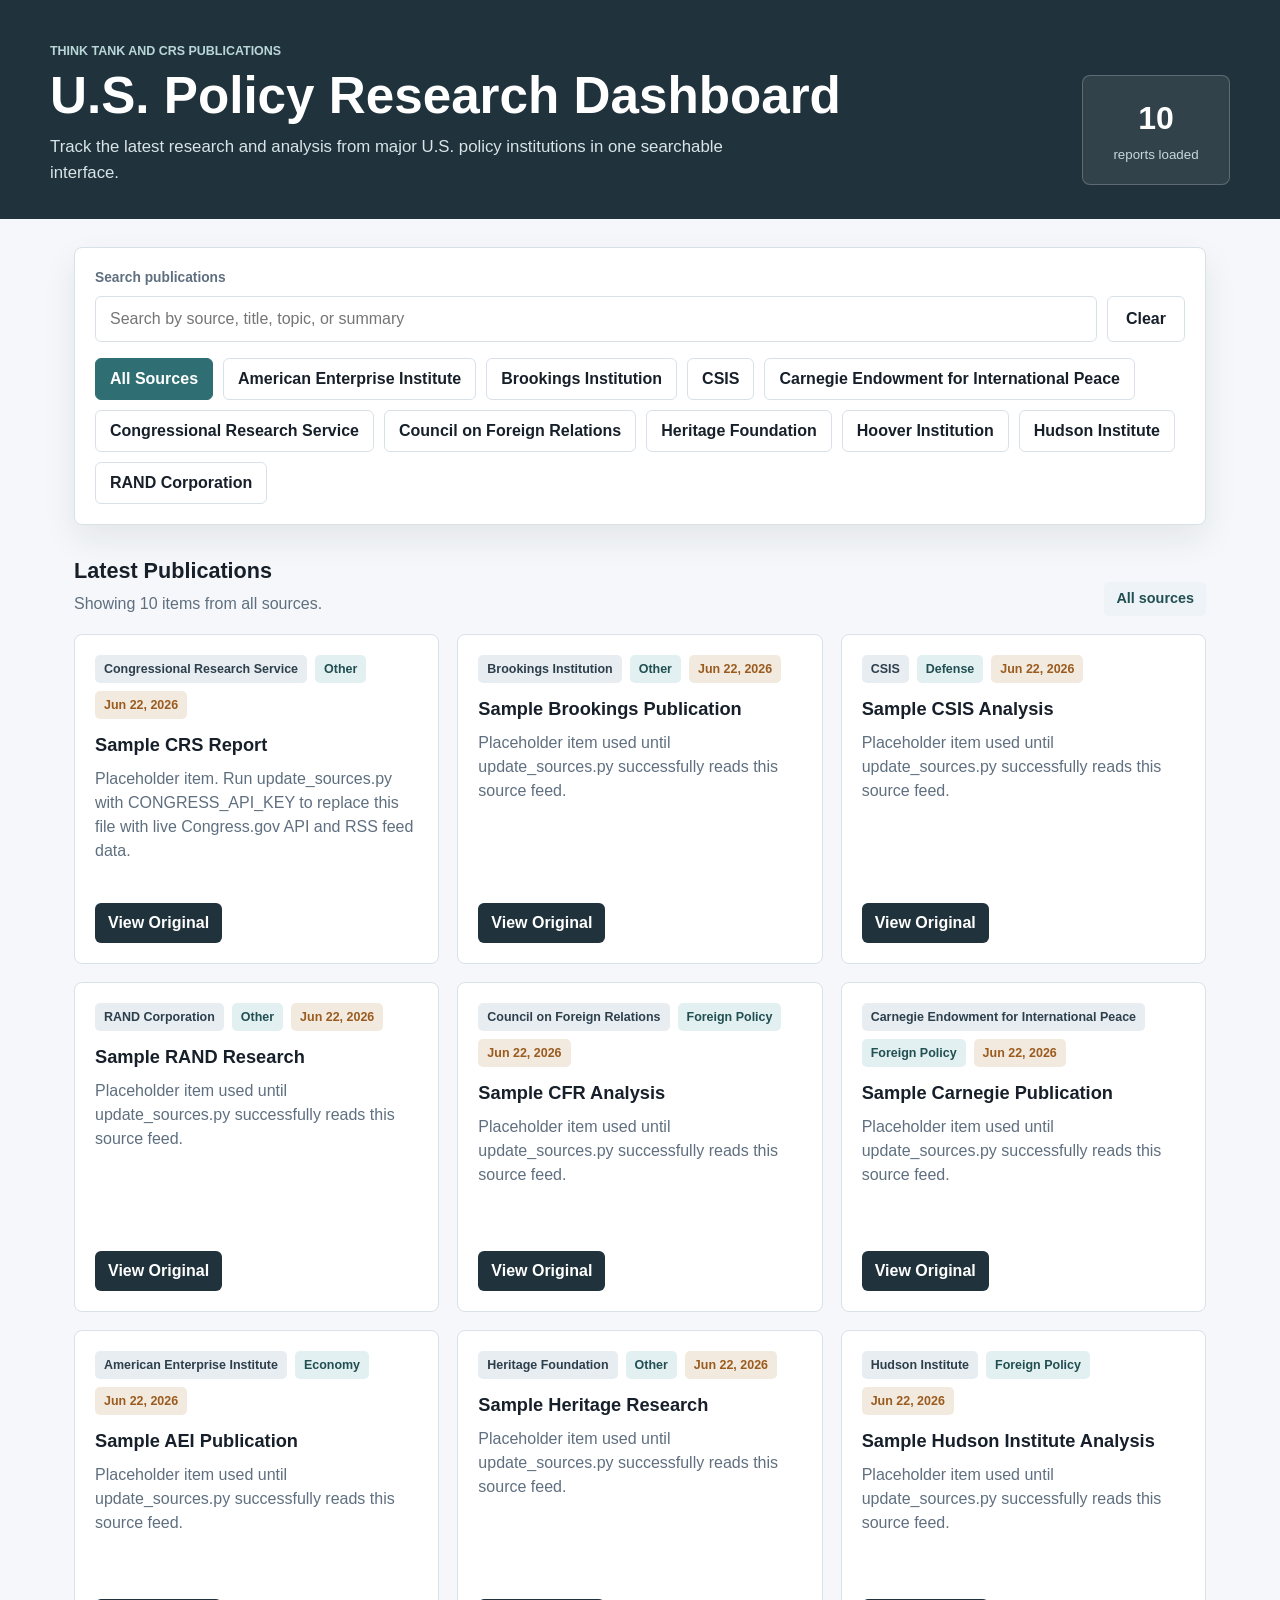
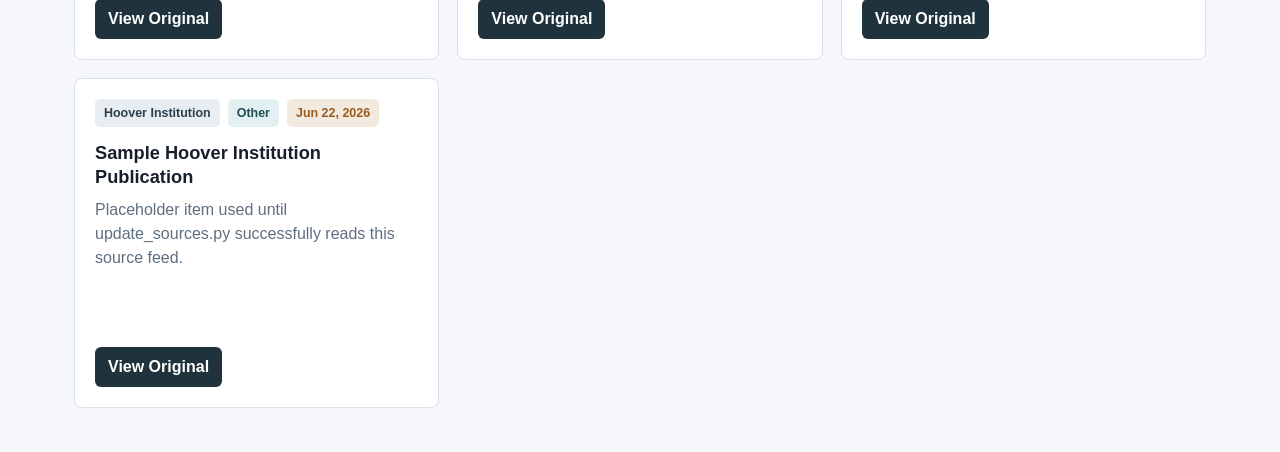
==== index.html @ b72d00d1 "Expand dashboard to policy research sources" ====
<!DOCTYPE html>
<html lang="en">
<head>
    <meta charset="UTF-8">
    <meta name="viewport" content="width=device-width, initial-scale=1.0">
    <title>U.S. Policy Research Dashboard</title>
    <link rel="stylesheet" href="styles.css">
</head>
<body>
    <header class="site-header">
        <div class="header-content">
            <div>
                <p class="eyebrow">Think Tank and CRS Publications</p>
                <h1>U.S. Policy Research Dashboard</h1>
                <p class="header-summary">
                    Track the latest research and analysis from major U.S. policy institutions in one searchable interface.
                </p>
            </div>
            <div class="header-stat" aria-label="Report count">
                <span id="reportCount">0</span>
                <small>reports loaded</small>
            </div>
        </div>
    </header>

    <main class="dashboard">
        <section class="toolbar" aria-label="Publication search and filters">
            <label class="search-label" for="searchInput">Search publications</label>
            <div class="search-row">
                <input
                    id="searchInput"
                    type="search"
                    placeholder="Search by source, title, topic, or summary"
                    autocomplete="off"
                >
                <button id="clearSearch" type="button">Clear</button>
            </div>

            <div id="sourceFilters" class="filter-group" aria-label="Source filters">
                <button class="filter-button active" type="button" data-source="All">All Sources</button>
            </div>
        </section>

        <section class="results-header" aria-live="polite">
            <div>
                <h2>Latest Publications</h2>
                <p id="resultsSummary">Loading policy research.</p>
            </div>
            <span id="activeSource" class="active-category">All sources</span>
        </section>

        <section id="reportsGrid" class="reports-grid" aria-label="Policy research publications"></section>

        <section id="emptyState" class="empty-state" hidden>
            <h2>No reports found</h2>
            <p>Adjust the search term or choose another source filter.</p>
        </section>
    </main>

    <script src="script.js"></script>
</body>
</html>
---- styles.css ----
:root {
    --bg: #f5f7fa;
    --surface: #ffffff;
    --surface-muted: #eef3f7;
    --text: #17202a;
    --muted: #5f6f7f;
    --border: #d9e1e8;
    --accent: #2f6f73;
    --accent-dark: #214f52;
    --accent-soft: #e3f0f1;
    --warning: #9a5b1f;
    --shadow: 0 14px 34px rgba(23, 32, 42, 0.08);
}

* {
    box-sizing: border-box;
}

body {
    margin: 0;
    background: var(--bg);
    color: var(--text);
    font-family: Arial, Helvetica, sans-serif;
    line-height: 1.5;
}

a {
    color: inherit;
}

.site-header {
    background: #20323b;
    color: #ffffff;
    padding: 42px 24px 34px;
}

.header-content,
.dashboard {
    max-width: 1180px;
    margin: 0 auto;
}

.header-content {
    display: flex;
    align-items: flex-end;
    justify-content: space-between;
    gap: 28px;
}

.eyebrow {
    margin: 0 0 8px;
    color: #b9d7d9;
    font-size: 0.78rem;
    font-weight: 700;
    letter-spacing: 0;
    text-transform: uppercase;
}

h1,
h2,
p {
    margin-top: 0;
}

h1 {
    margin-bottom: 12px;
    font-size: clamp(2rem, 4vw, 3.6rem);
    line-height: 1.05;
}

.header-summary {
    max-width: 680px;
    margin-bottom: 0;
    color: #d8e4e7;
    font-size: 1.05rem;
}

.header-stat {
    min-width: 148px;
    padding: 18px;
    border: 1px solid rgba(255, 255, 255, 0.22);
    border-radius: 8px;
    background: rgba(255, 255, 255, 0.08);
    text-align: center;
}

.header-stat span {
    display: block;
    font-size: 2rem;
    font-weight: 800;
}

.header-stat small {
    color: #c8d8dc;
}

.dashboard {
    padding: 28px 24px 44px;
}

.toolbar {
    padding: 20px;
    border: 1px solid var(--border);
    border-radius: 8px;
    background: var(--surface);
    box-shadow: var(--shadow);
}

.search-label {
    display: block;
    margin-bottom: 8px;
    color: var(--muted);
    font-size: 0.86rem;
    font-weight: 700;
}

.search-row {
    display: grid;
    grid-template-columns: 1fr auto;
    gap: 10px;
}

input[type="search"] {
    width: 100%;
    min-height: 46px;
    padding: 0 14px;
    border: 1px solid var(--border);
    border-radius: 6px;
    color: var(--text);
    font: inherit;
}

input[type="search"]:focus {
    border-color: var(--accent);
    outline: 3px solid rgba(47, 111, 115, 0.18);
}

button {
    min-height: 42px;
    border: 1px solid var(--border);
    border-radius: 6px;
    background: #ffffff;
    color: var(--text);
    cursor: pointer;
    font: inherit;
    font-weight: 700;
}

button:hover {
    border-color: var(--accent);
    color: var(--accent-dark);
}

#clearSearch {
    padding: 0 18px;
}

.filter-group {
    display: flex;
    flex-wrap: wrap;
    gap: 10px;
    margin-top: 16px;
}

.filter-button {
    padding: 0 14px;
}

.filter-button.active {
    border-color: var(--accent);
    background: var(--accent);
    color: #ffffff;
}

.results-header {
    display: flex;
    align-items: flex-end;
    justify-content: space-between;
    gap: 18px;
    margin: 30px 0 18px;
}

.results-header h2 {
    margin-bottom: 4px;
    font-size: 1.35rem;
}

.results-header p {
    margin-bottom: 0;
    color: var(--muted);
}

.active-category {
    display: inline-flex;
    align-items: center;
    min-height: 34px;
    padding: 0 12px;
    border-radius: 6px;
    background: var(--surface-muted);
    color: var(--accent-dark);
    font-size: 0.9rem;
    font-weight: 700;
    white-space: nowrap;
}

.reports-grid {
    display: grid;
    grid-template-columns: repeat(3, minmax(0, 1fr));
    gap: 18px;
}

.report-card {
    display: flex;
    min-height: 330px;
    flex-direction: column;
    padding: 20px;
    border: 1px solid var(--border);
    border-radius: 8px;
    background: var(--surface);
}

.report-card:hover {
    border-color: #b7c9d4;
    box-shadow: var(--shadow);
}

.report-meta {
    display: flex;
    flex-wrap: wrap;
    gap: 8px;
    margin-bottom: 14px;
}

.source-badge,
.category-badge,
.date-badge {
    display: inline-flex;
    align-items: center;
    min-height: 28px;
    padding: 0 9px;
    border-radius: 5px;
    font-size: 0.78rem;
    font-weight: 700;
}

.source-badge {
    background: #e8edf2;
    color: #2c3f4b;
}

.category-badge {
    background: var(--accent-soft);
    color: var(--accent-dark);
}

.date-badge {
    background: #f3eadf;
    color: var(--warning);
}

.report-card h3 {
    margin: 0 0 10px;
    font-size: 1.14rem;
    line-height: 1.3;
}

.report-card p {
    color: var(--muted);
}

.report-link {
    display: inline-flex;
    align-items: center;
    justify-content: center;
    width: fit-content;
    min-height: 40px;
    margin-top: auto;
    padding: 0 13px;
    border-radius: 6px;
    background: #20323b;
    color: #ffffff;
    font-weight: 700;
    text-decoration: none;
}

.report-link:hover {
    background: var(--accent-dark);
}

.empty-state {
    padding: 40px 20px;
    border: 1px dashed #b7c9d4;
    border-radius: 8px;
    background: var(--surface);
    text-align: center;
}

.empty-state h2 {
    margin-bottom: 8px;
}

.empty-state p {
    margin-bottom: 0;
    color: var(--muted);
}

@media (max-width: 900px) {
    .reports-grid {
        grid-template-columns: repeat(2, minmax(0, 1fr));
    }
}

@media (max-width: 680px) {
    .site-header {
        padding: 32px 18px 28px;
    }

    .dashboard {
        padding: 22px 18px 34px;
    }

    .header-content,
    .results-header {
        align-items: stretch;
        flex-direction: column;
    }

    .header-stat {
        width: 100%;
        text-align: left;
    }

    .search-row {
        grid-template-columns: 1fr;
    }

    #clearSearch {
        width: 100%;
    }

    .filter-group {
        display: grid;
        grid-template-columns: repeat(2, minmax(0, 1fr));
    }

    .filter-button {
        width: 100%;
    }

    .active-category {
        width: fit-content;
    }

    .reports-grid {
        grid-template-columns: 1fr;
    }
}
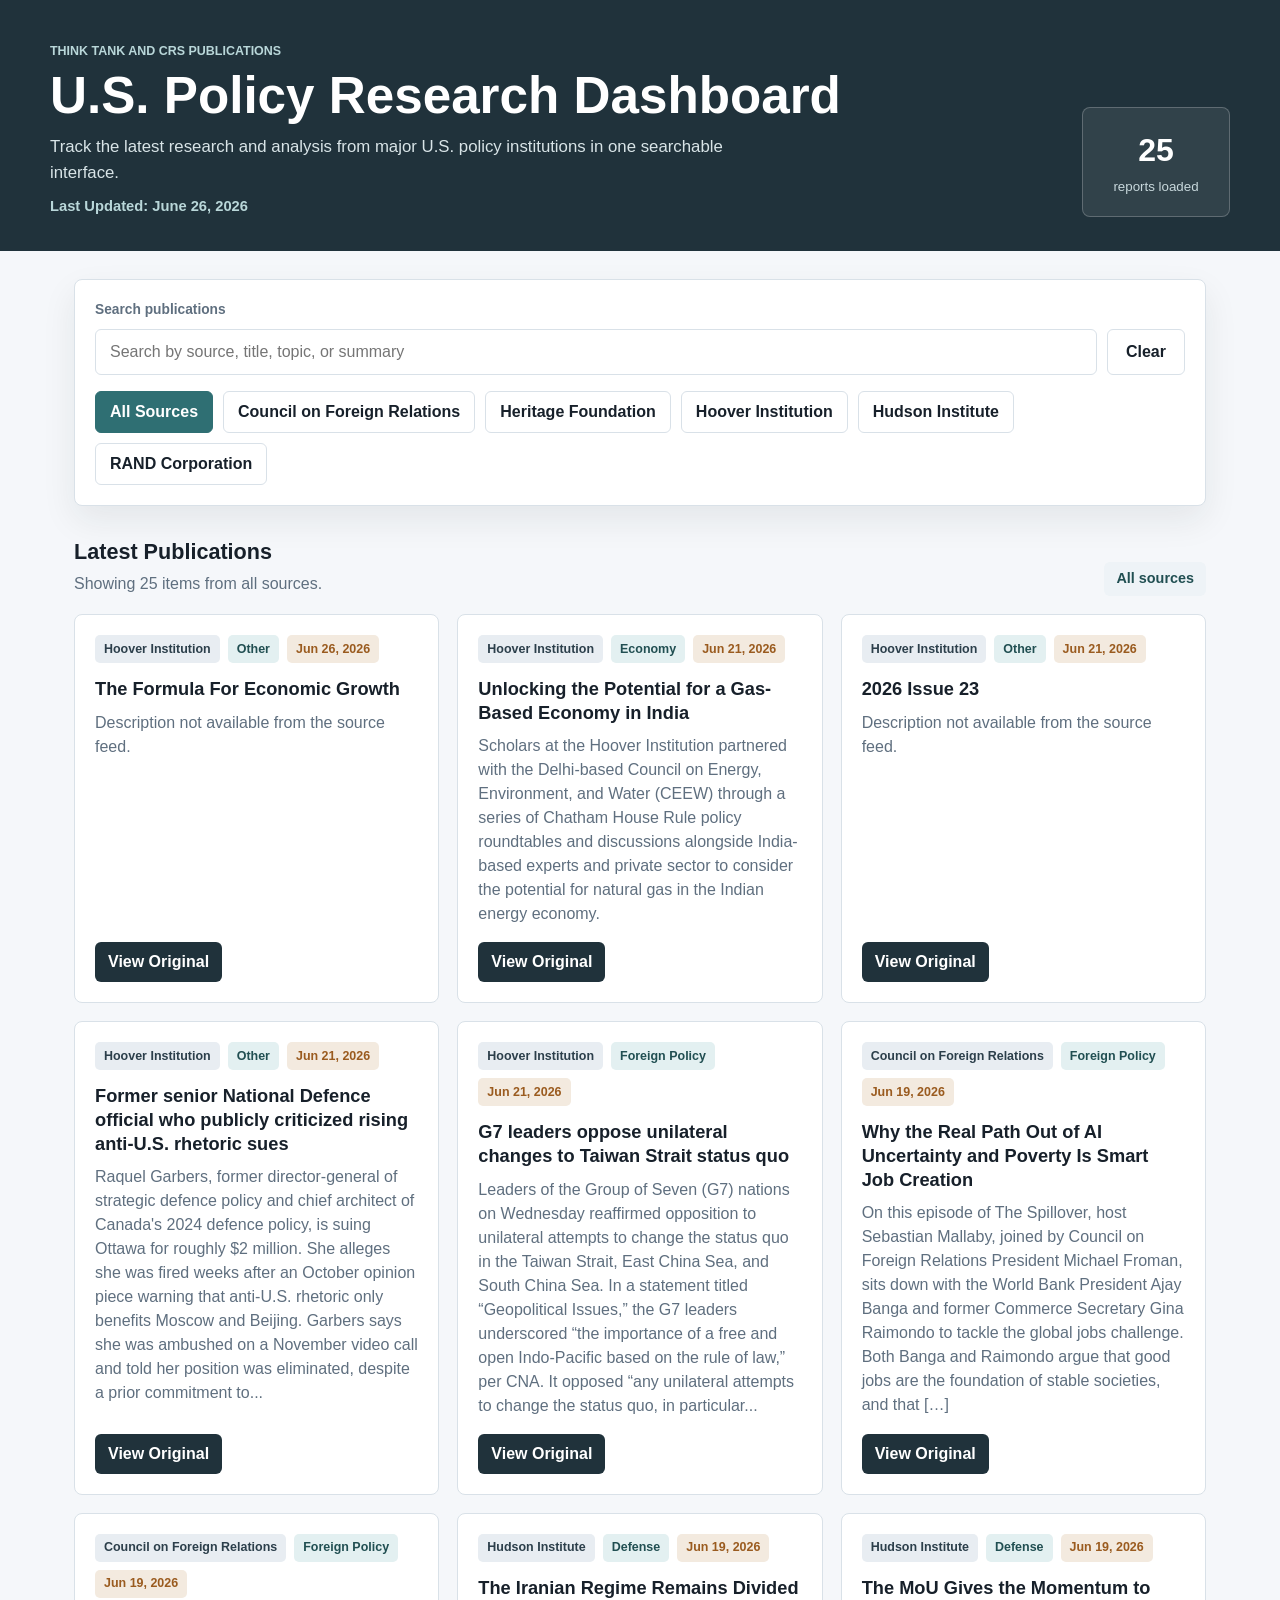
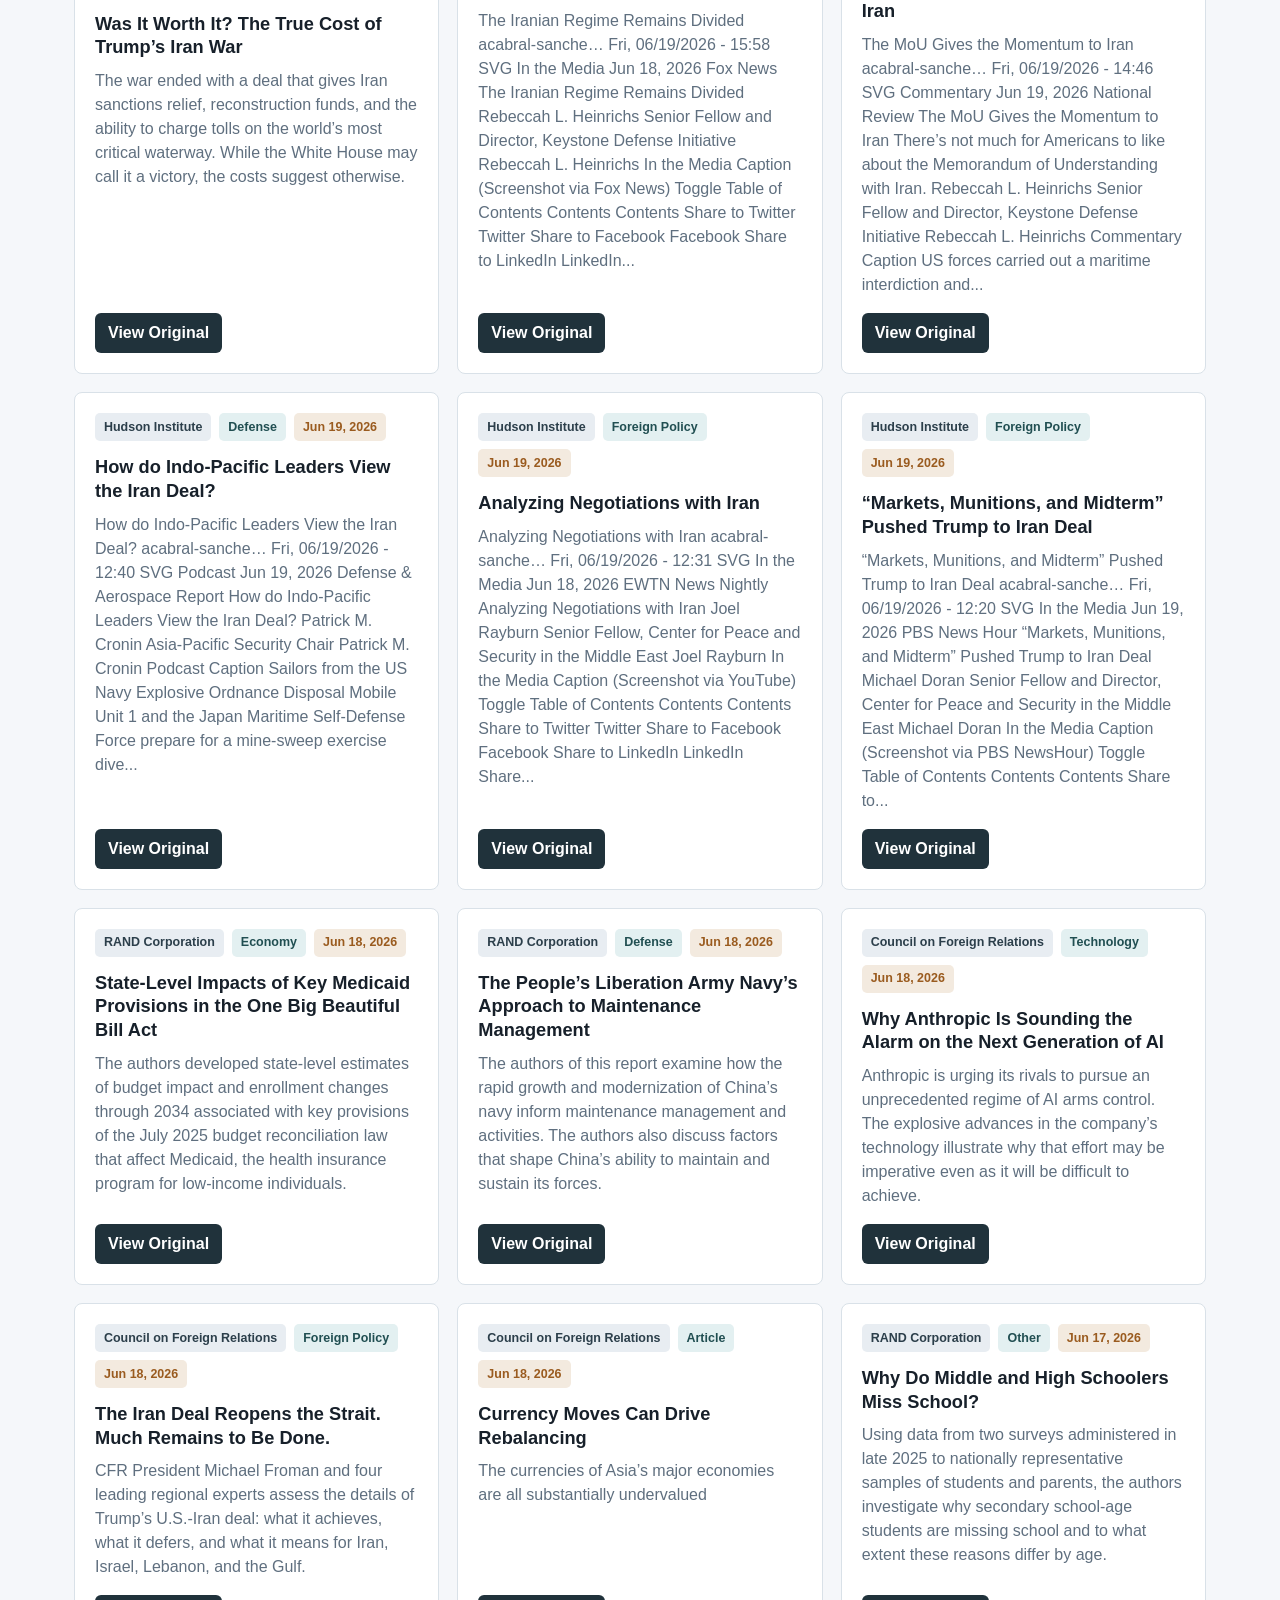
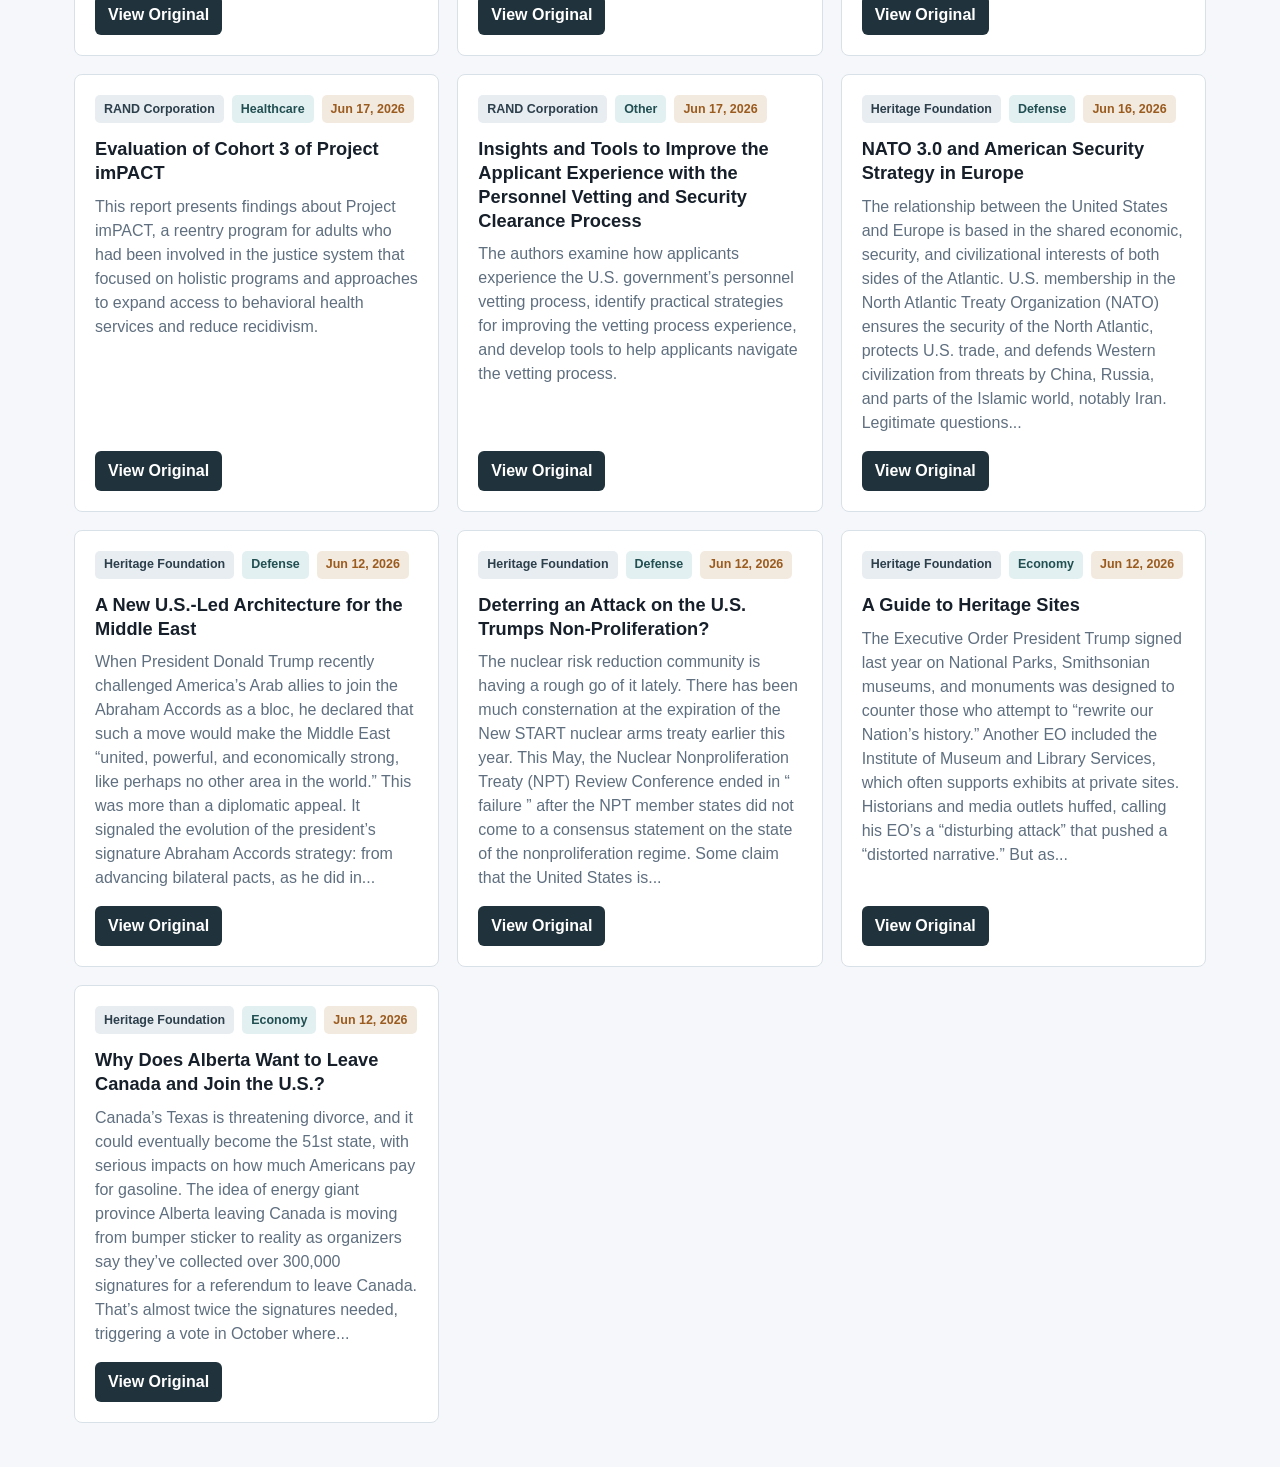
==== commit 9b3cd393: "add dashboard last updated timestamp" ====
--- a/index.html
+++ b/index.html
@@ -15,6 +15,7 @@
                 <p class="header-summary">
                     Track the latest research and analysis from major U.S. policy institutions in one searchable interface.
                 </p>
+                <p id="lastUpdated" class="last-updated">Last Updated: Loading</p>
             </div>
             <div class="header-stat" aria-label="Report count">
                 <span id="reportCount">0</span>
--- a/styles.css
+++ b/styles.css
@@ -70,9 +70,16 @@
 
 .header-summary {
     max-width: 680px;
-    margin-bottom: 0;
+    margin-bottom: 10px;
     color: #d8e4e7;
     font-size: 1.05rem;
+}
+
+.last-updated {
+    margin-bottom: 0;
+    color: #b9d7d9;
+    font-size: 0.92rem;
+    font-weight: 700;
 }
 
 .header-stat {
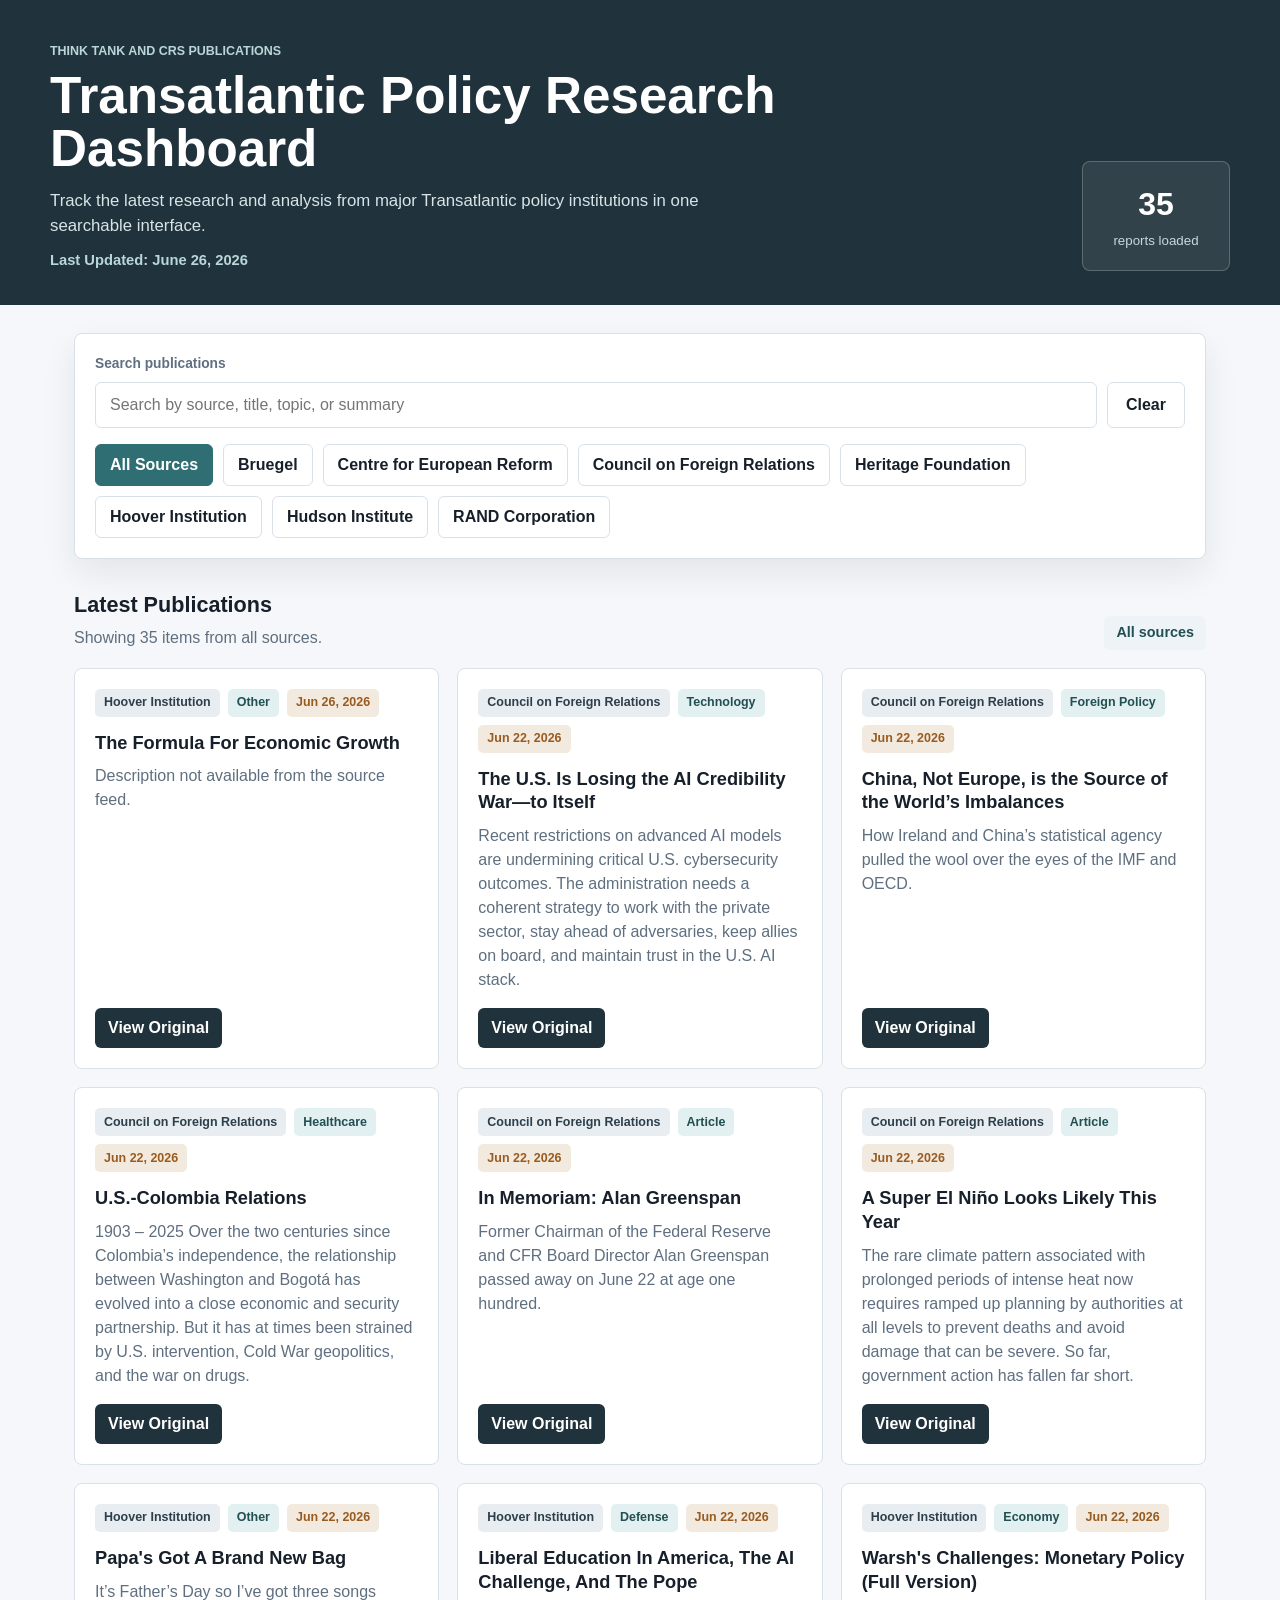
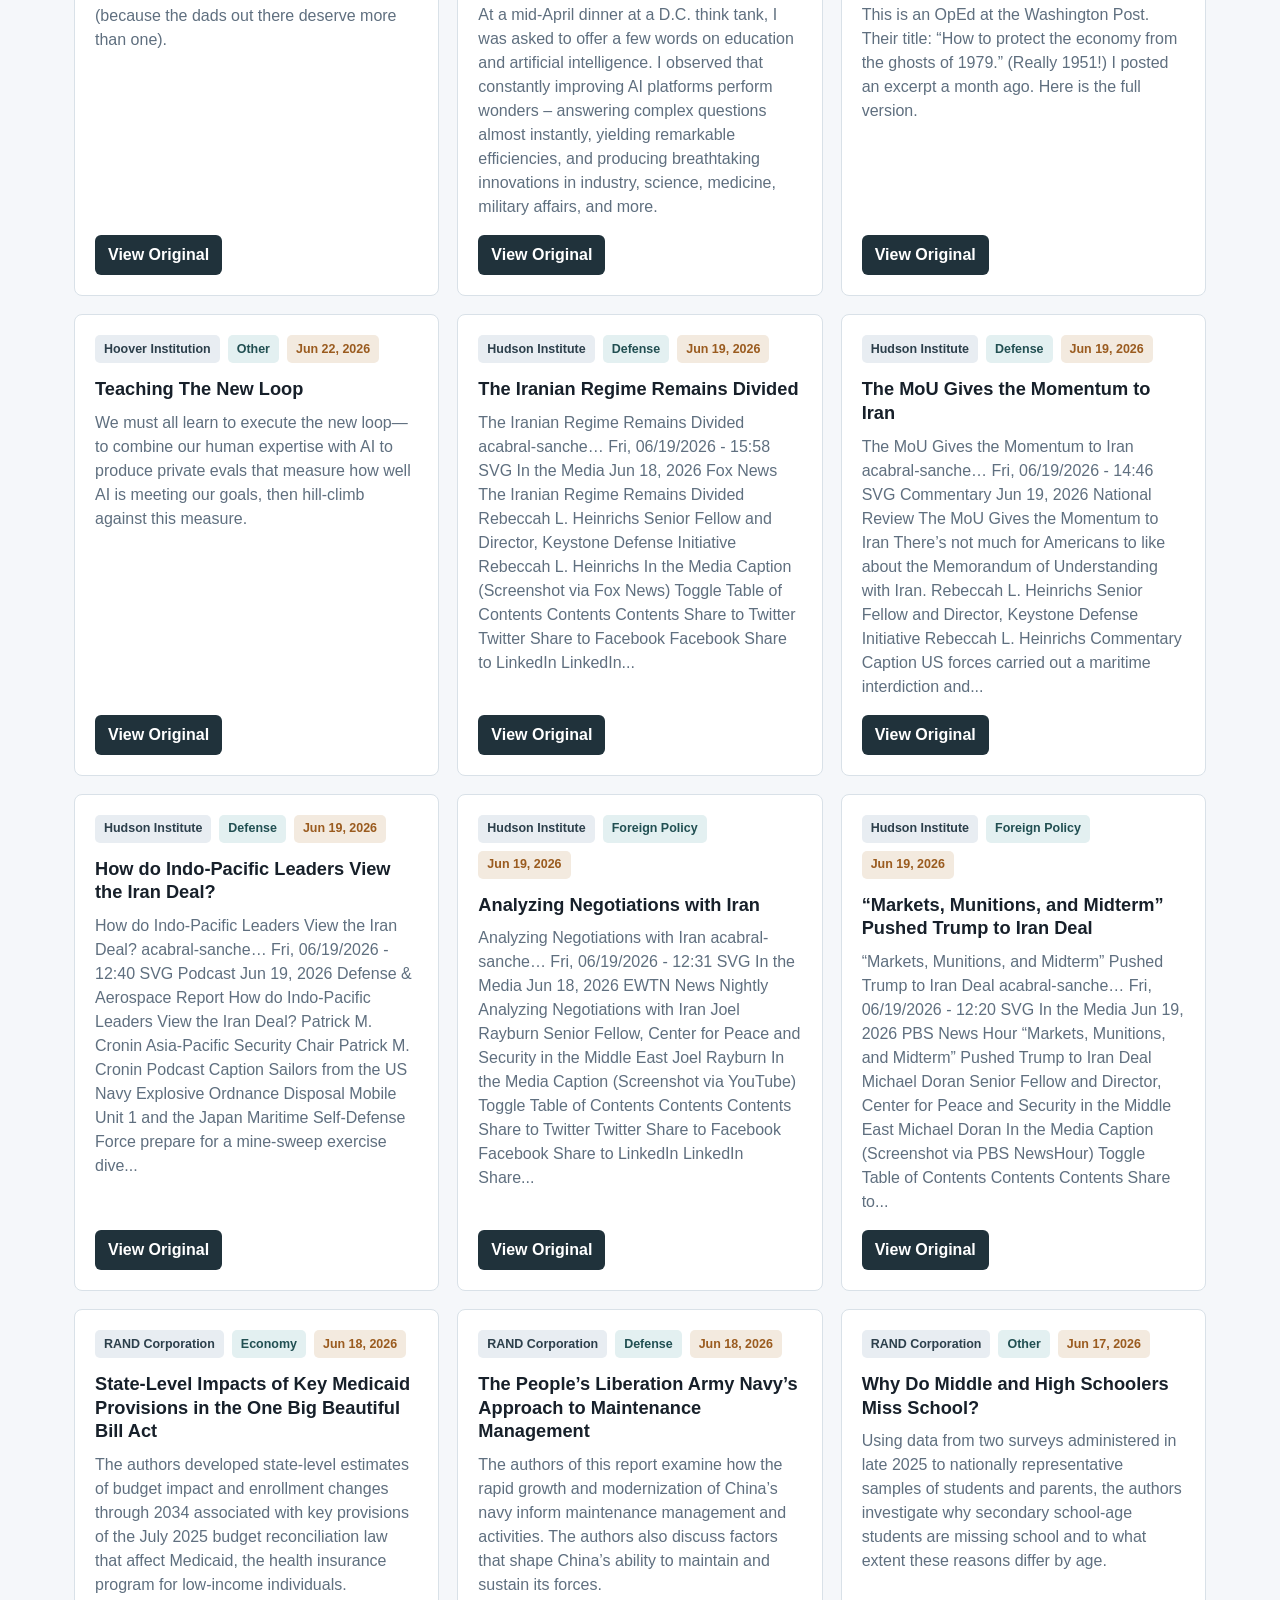
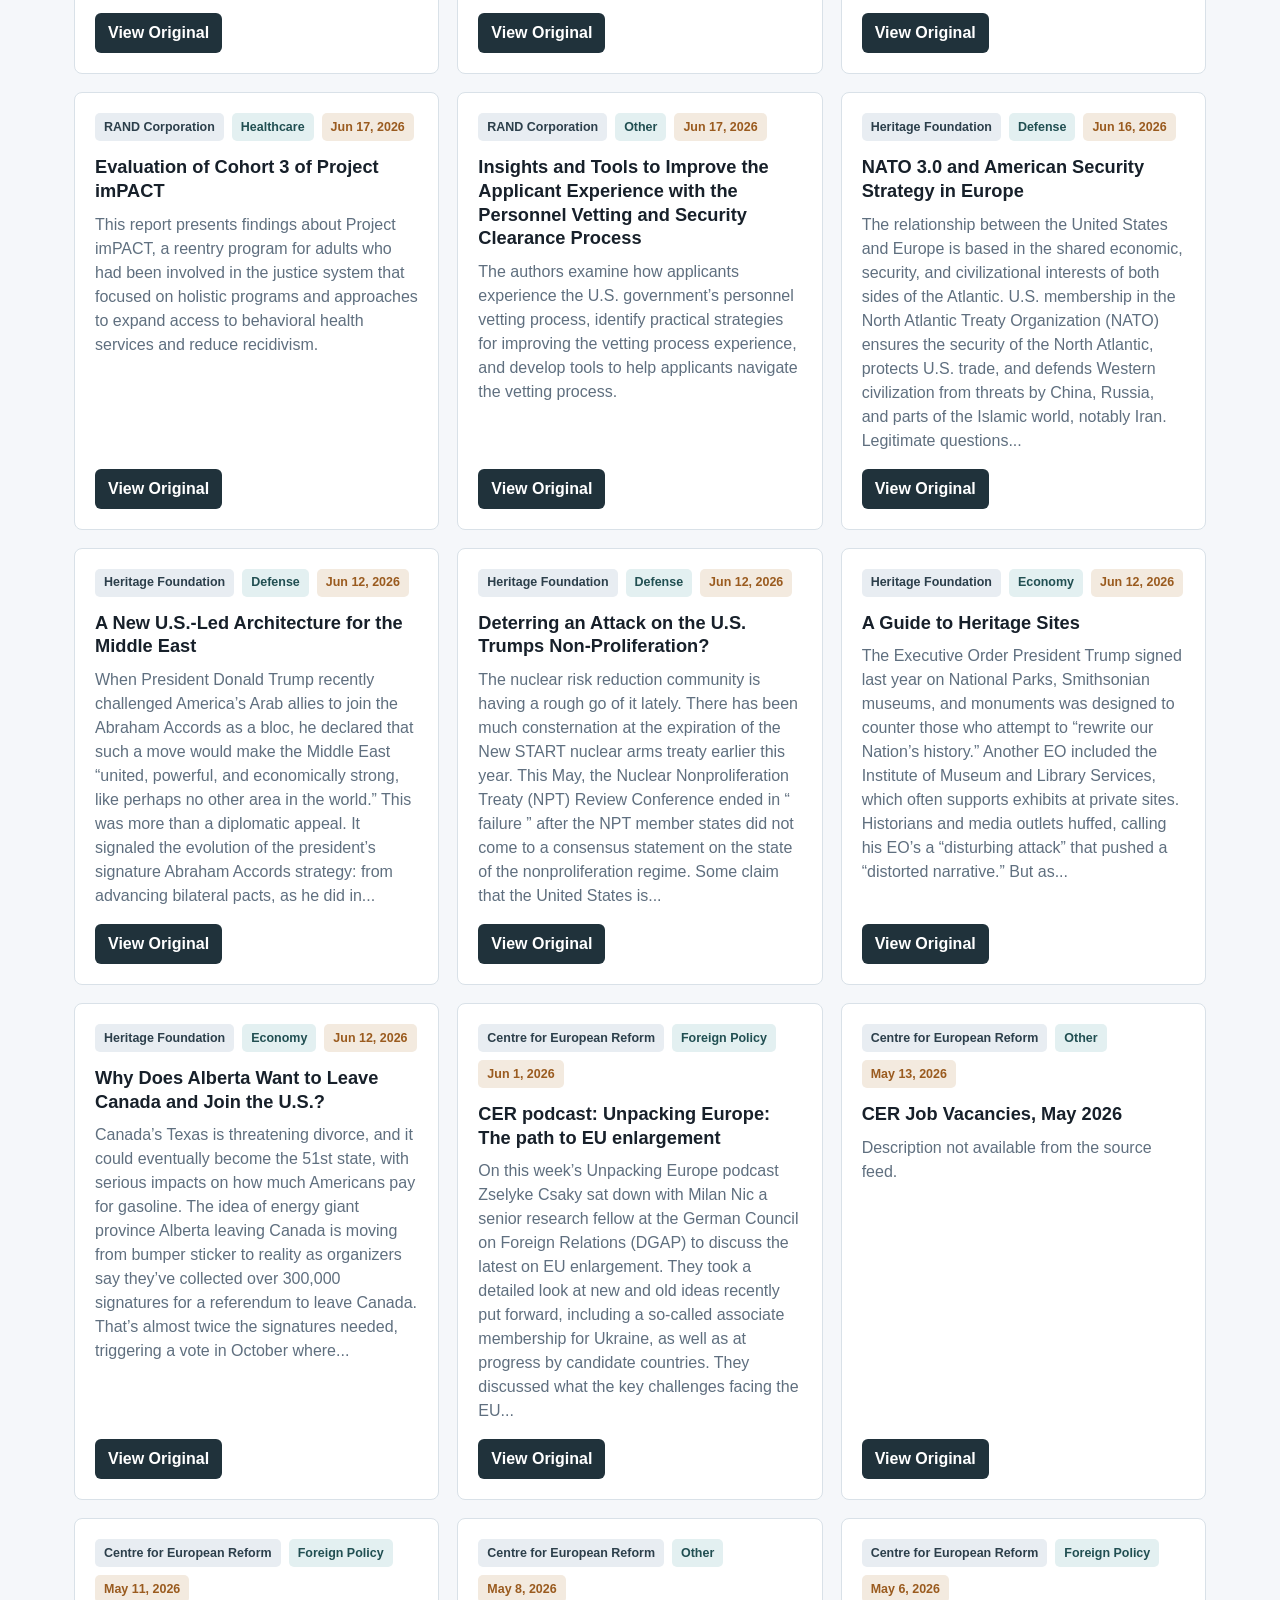
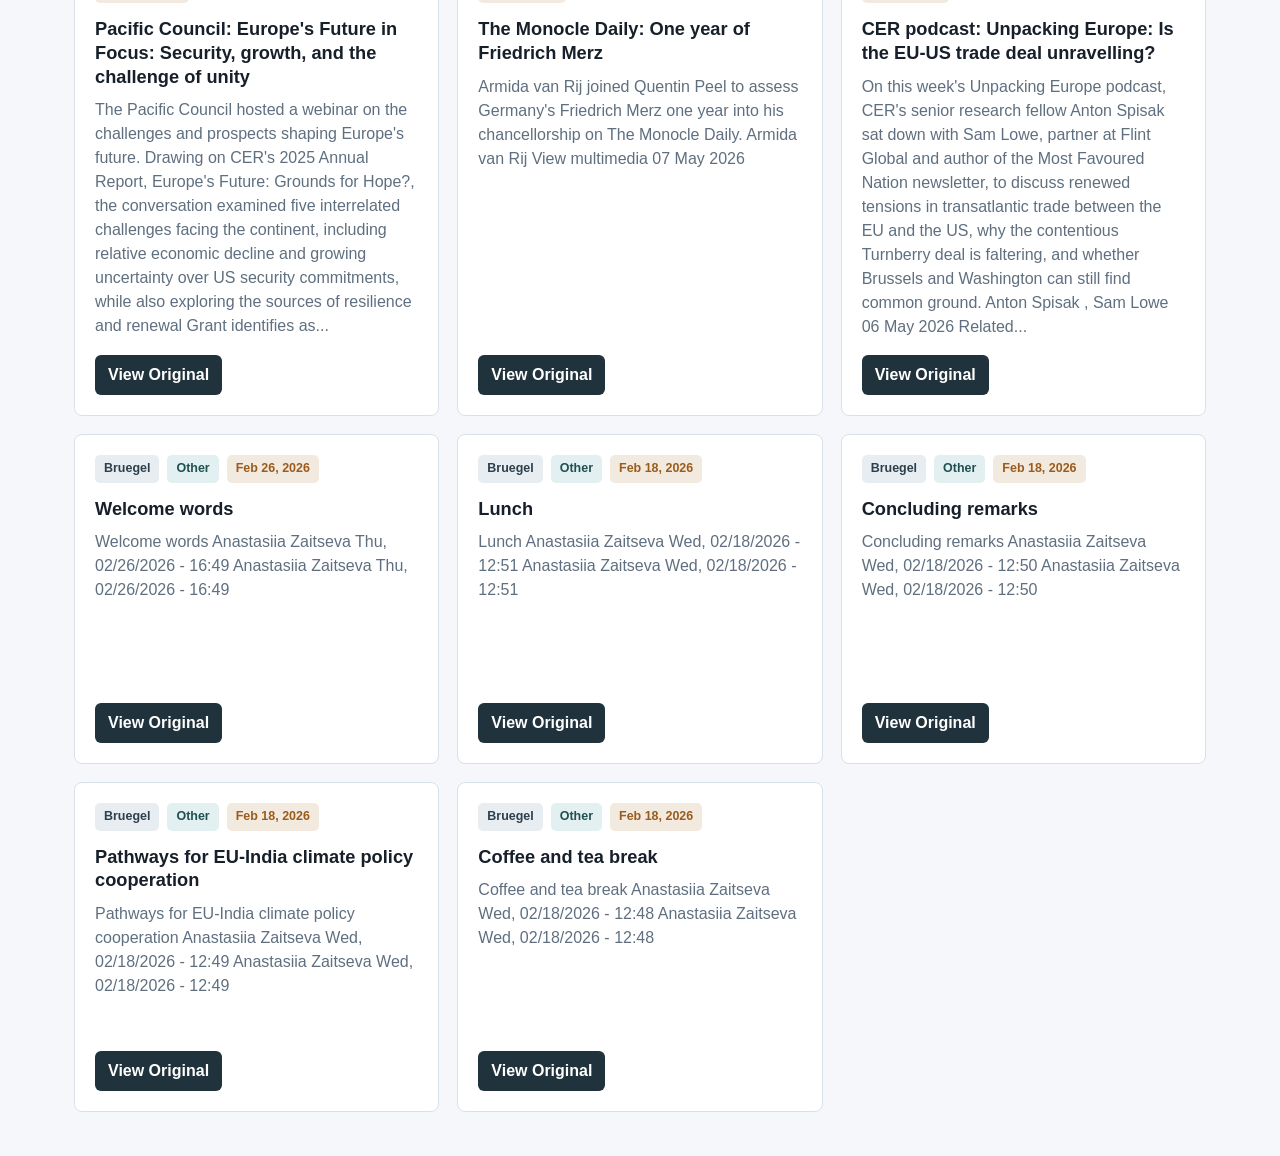
==== commit f98e853d: "Update dashboard title" ====
--- a/index.html
+++ b/index.html
@@ -3,7 +3,7 @@
 <head>
     <meta charset="UTF-8">
     <meta name="viewport" content="width=device-width, initial-scale=1.0">
-    <title>U.S. Policy Research Dashboard</title>
+    <title>Transatlantic Policy Research Dashboard</title>
     <link rel="stylesheet" href="styles.css">
 </head>
 <body>
@@ -11,9 +11,9 @@
         <div class="header-content">
             <div>
                 <p class="eyebrow">Think Tank and CRS Publications</p>
-                <h1>U.S. Policy Research Dashboard</h1>
+                <h1>Transatlantic Policy Research Dashboard</h1>
                 <p class="header-summary">
-                    Track the latest research and analysis from major U.S. policy institutions in one searchable interface.
+                    Track the latest research and analysis from major Transatlantic policy institutions in one searchable interface.
                 </p>
                 <p id="lastUpdated" class="last-updated">Last Updated: Loading</p>
             </div>
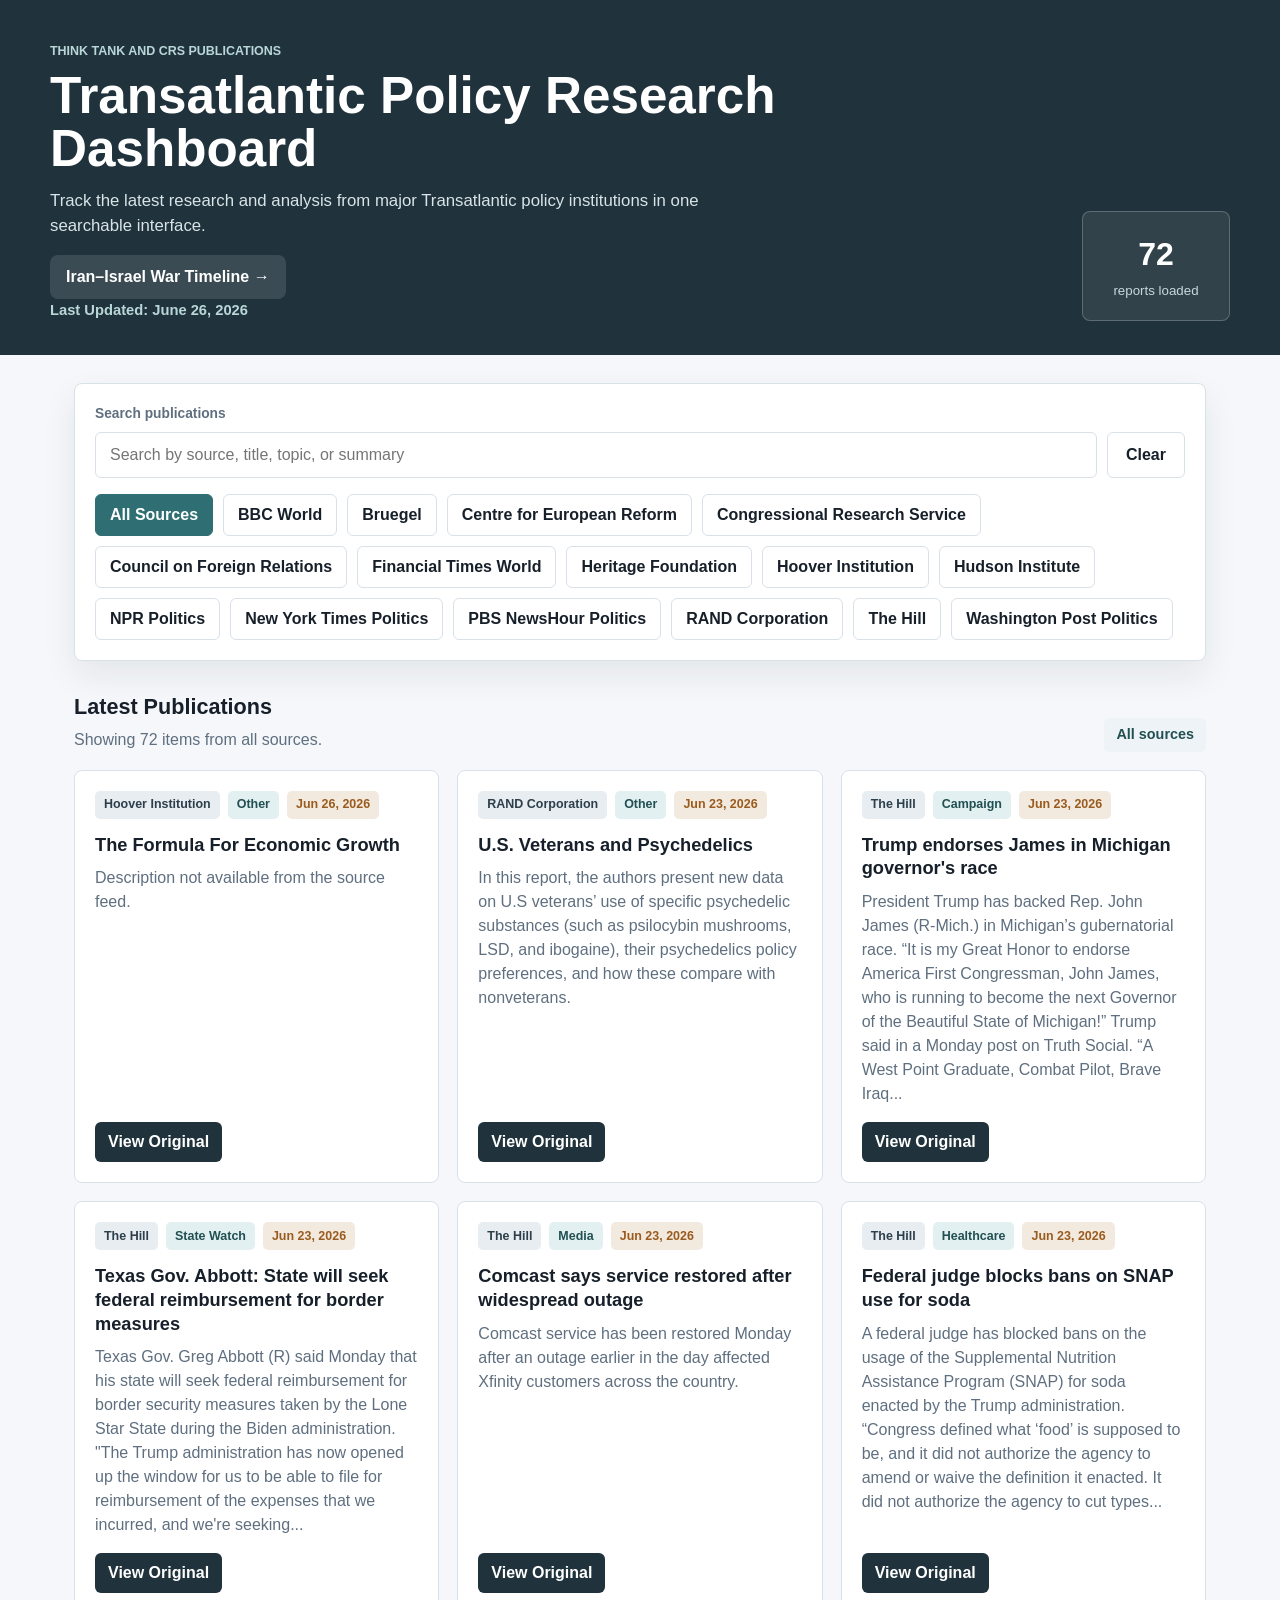
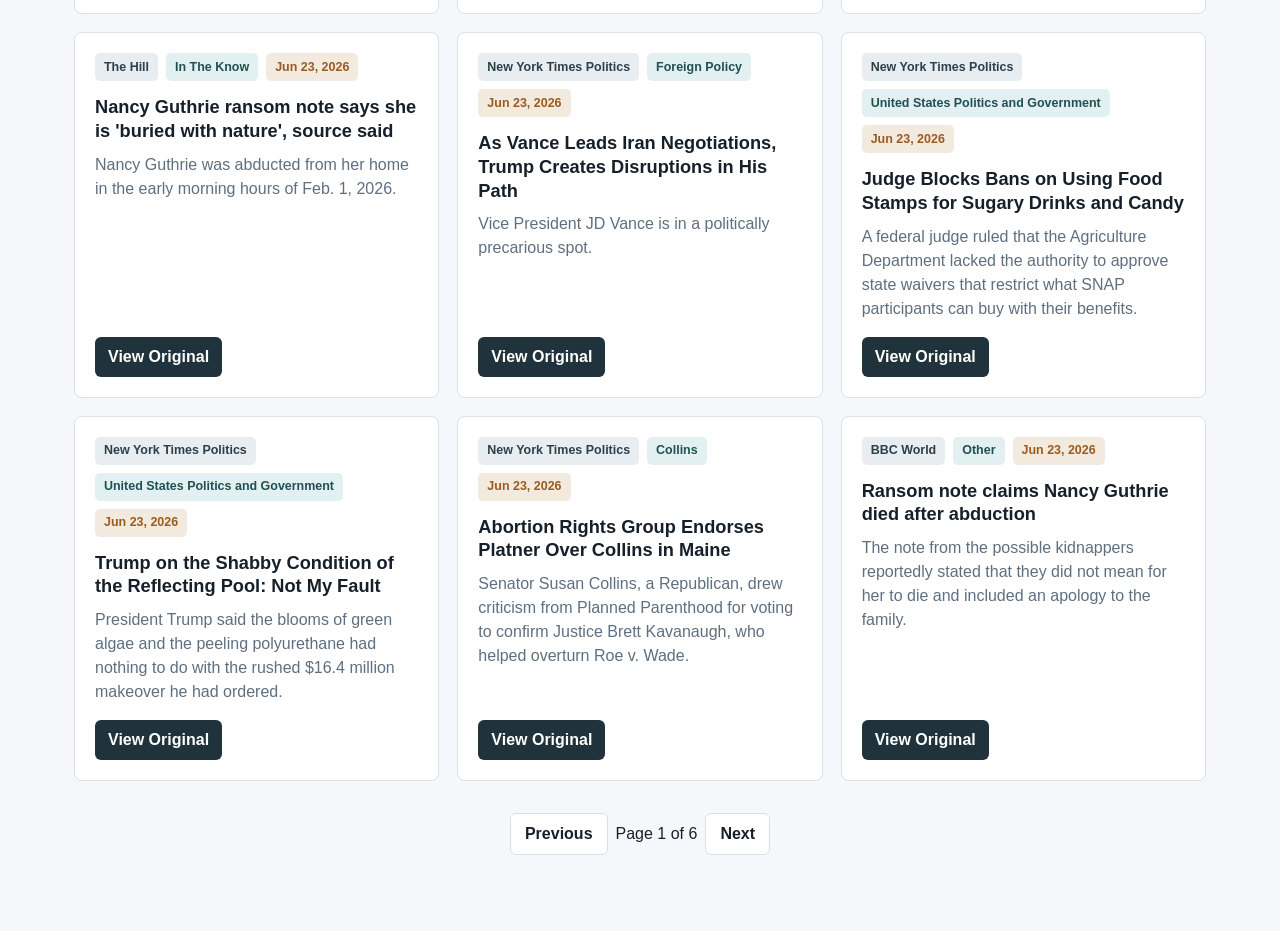
==== commit 9d5bdb7f: "Add Iran-Israel timeline page" ====
--- a/index.html
+++ b/index.html
@@ -15,6 +15,11 @@
                 <p class="header-summary">
                     Track the latest research and analysis from major Transatlantic policy institutions in one searchable interface.
                 </p>
+                <div class="header-links">
+                    <a href="timeline.html" class="timeline-link">
+                      Iran–Israel War Timeline →
+                    </a>
+                  </div>
                 <p id="lastUpdated" class="last-updated">Last Updated: Loading</p>
             </div>
             <div class="header-stat" aria-label="Report count">
--- a/styles.css
+++ b/styles.css
@@ -362,3 +362,21 @@
         grid-template-columns: 1fr;
     }
 }
+.header-links {
+    margin-top: 16px;
+  }
+  
+  .timeline-link {
+    display: inline-block;
+    padding: 10px 16px;
+    background: rgba(255,255,255,0.12);
+    color: white;
+    text-decoration: none;
+    border-radius: 8px;
+    font-weight: 600;
+    transition: all 0.2s ease;
+  }
+  
+  .timeline-link:hover {
+    background: rgba(255,255,255,0.2);
+  }
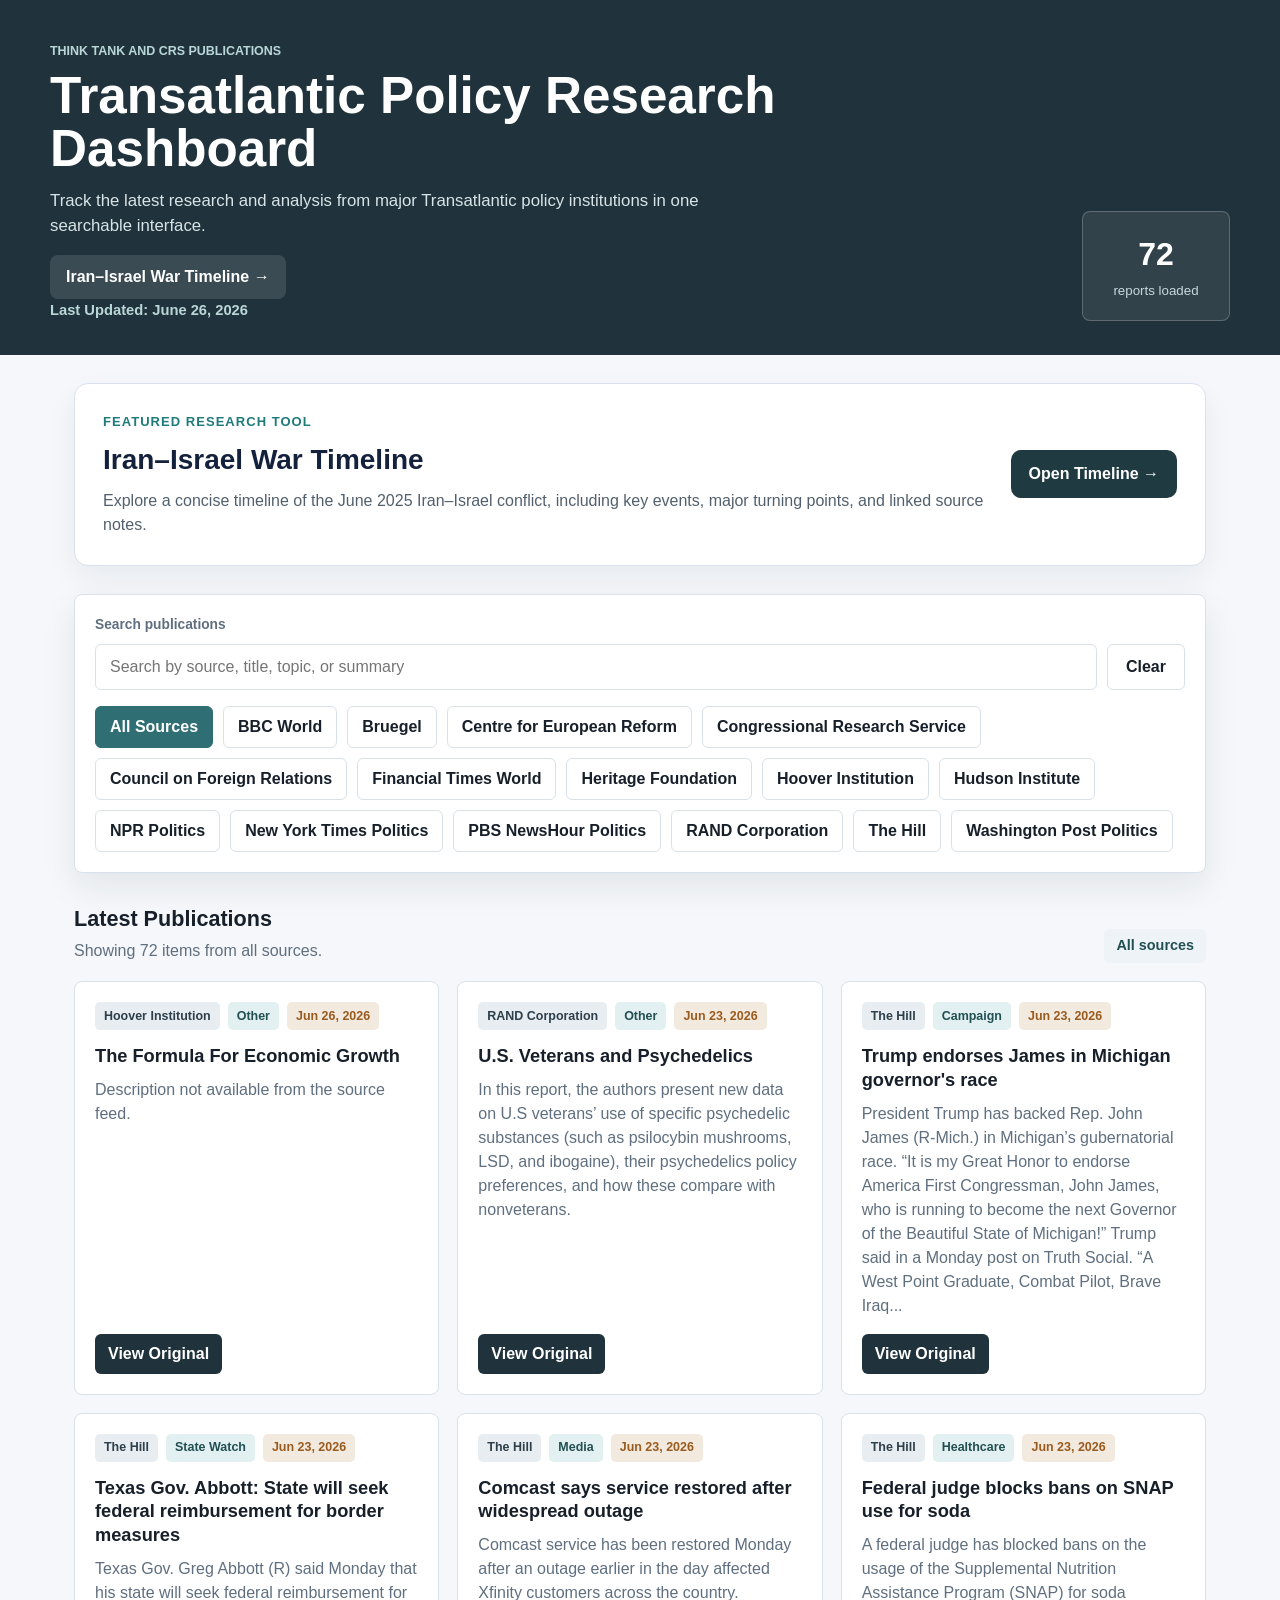
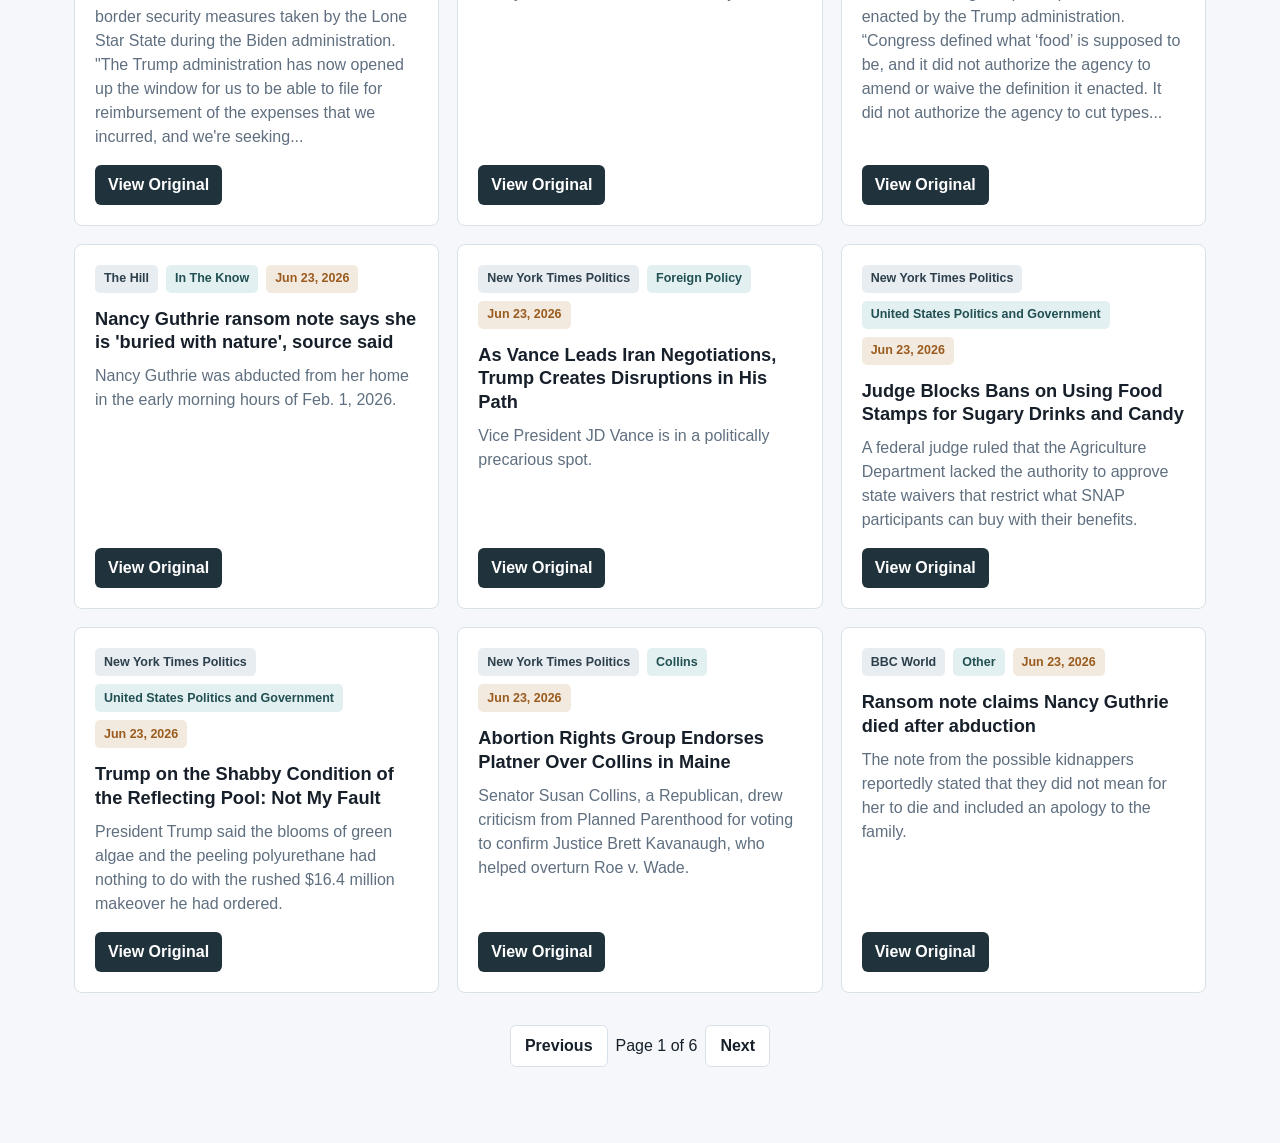
==== commit 1743c97b: "Feature timeline on dashboard" ====
--- a/index.html
+++ b/index.html
@@ -30,6 +30,20 @@
     </header>
 
     <main class="dashboard">
+        <section class="featured-tool">
+            <div>
+              <p class="eyebrow">Featured Research Tool</p>
+              <h2>Iran–Israel War Timeline</h2>
+              <p>
+                Explore a concise timeline of the June 2025 Iran–Israel conflict, including key events,
+                major turning points, and linked source notes.
+              </p>
+            </div>
+          
+            <a href="timeline.html" class="featured-link">
+              Open Timeline →
+            </a>
+          </section>
         <section class="toolbar" aria-label="Publication search and filters">
             <label class="search-label" for="searchInput">Search publications</label>
             <div class="search-row">
--- a/styles.css
+++ b/styles.css
@@ -379,4 +379,58 @@
   
   .timeline-link:hover {
     background: rgba(255,255,255,0.2);
+  }
+  .featured-tool {
+    display: flex;
+    justify-content: space-between;
+    align-items: center;
+    gap: 24px;
+    background: white;
+    border: 1px solid #d9e2ec;
+    border-radius: 14px;
+    padding: 28px;
+    margin-bottom: 28px;
+    box-shadow: 0 12px 30px rgba(20, 33, 61, 0.06);
+  }
+  
+  .featured-tool h2 {
+    margin: 0 0 8px;
+    font-size: 28px;
+    color: #14213d;
+  }
+  
+  .featured-tool p {
+    margin: 0;
+    color: #52606d;
+  }
+  
+  .featured-tool .eyebrow {
+    margin-bottom: 8px;
+    font-size: 13px;
+    font-weight: 800;
+    letter-spacing: 0.08em;
+    text-transform: uppercase;
+    color: #1f7a7a;
+  }
+  
+  .featured-link {
+    flex-shrink: 0;
+    display: inline-block;
+    padding: 12px 18px;
+    background: #1f3a40;
+    color: white;
+    border-radius: 10px;
+    text-decoration: none;
+    font-weight: 800;
+  }
+  
+  .featured-link:hover {
+    background: #2b555c;
+  }
+  
+  @media (max-width: 720px) {
+    .featured-tool {
+      flex-direction: column;
+      align-items: flex-start;
+    }
   }
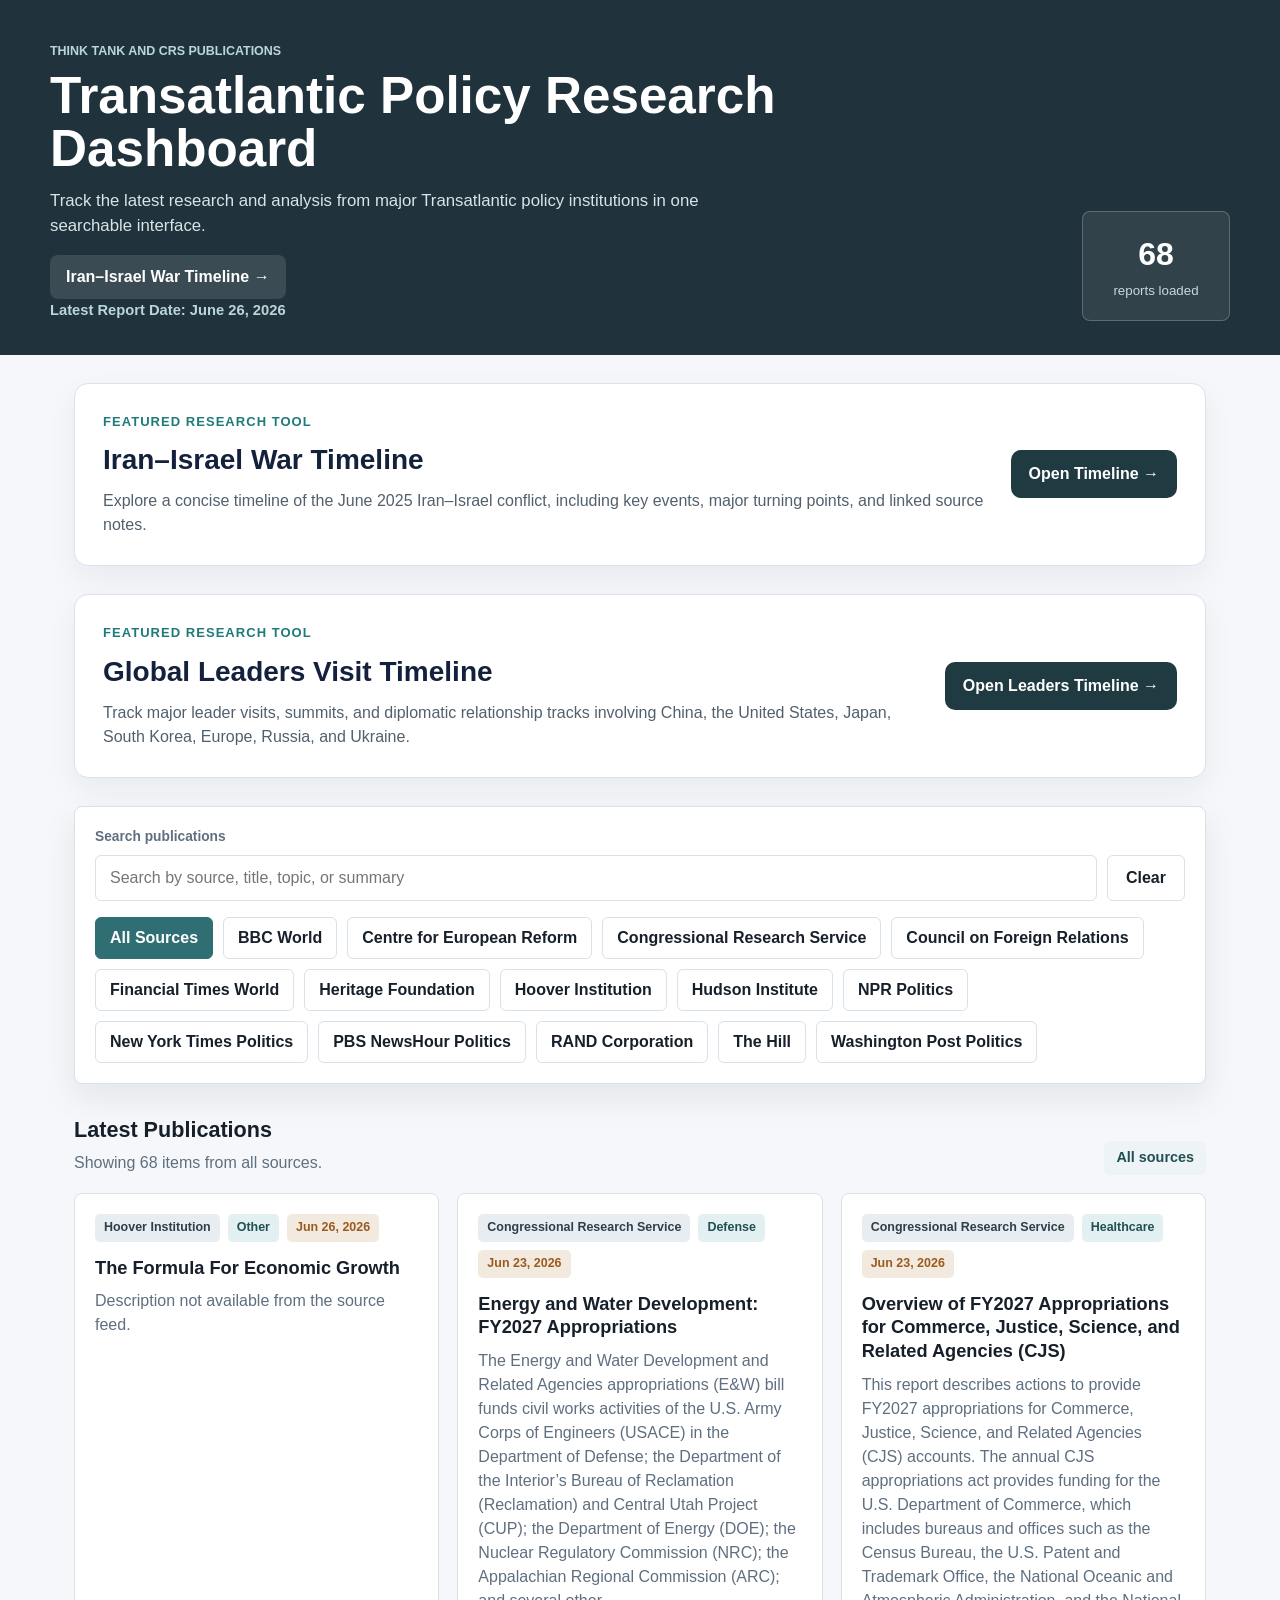
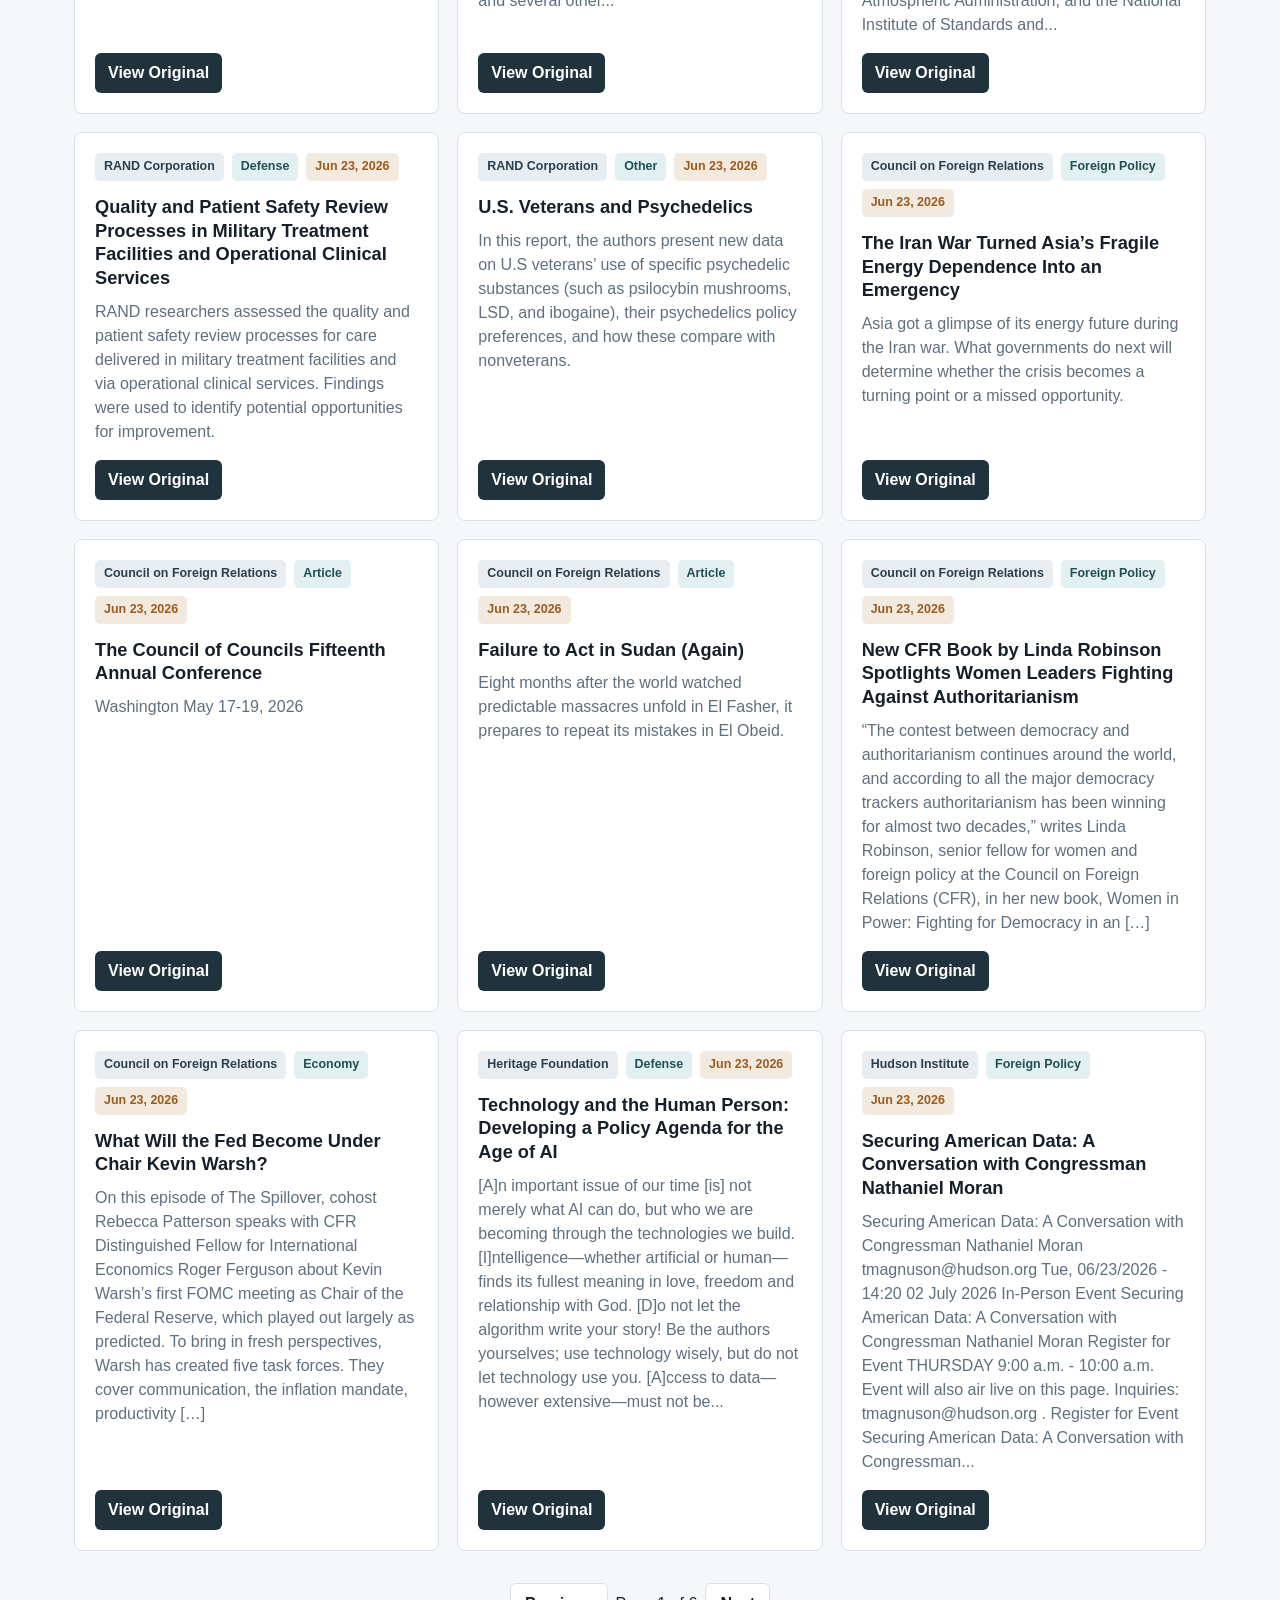
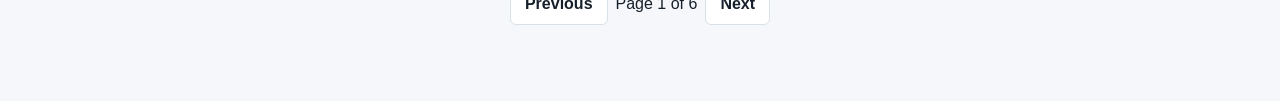
==== commit a86168ad: "Add leaders timeline homepage card" ====
--- a/index.html
+++ b/index.html
@@ -44,6 +44,19 @@
               Open Timeline →
             </a>
           </section>
+          <section class="featured-tool">
+            <div>
+              <p class="eyebrow">Featured Research Tool</p>
+              <h2>Global Leaders Visit Timeline</h2>
+              <p>
+                Track major leader visits, summits, and diplomatic relationship tracks involving China, the United States, Japan, South Korea, Europe, Russia, and Ukraine.
+              </p>
+            </div>
+          
+            <a href="leaders-timeline.html" class="featured-link">
+              Open Leaders Timeline →
+            </a>
+          </section>
         <section class="toolbar" aria-label="Publication search and filters">
             <label class="search-label" for="searchInput">Search publications</label>
             <div class="search-row">
--- a/styles.css
+++ b/styles.css
@@ -433,4 +433,29 @@
       flex-direction: column;
       align-items: flex-start;
     }
+  }
+  .track-grid {
+    display: grid;
+    grid-template-columns: repeat(auto-fit, minmax(280px, 1fr));
+    gap: 20px;
+    margin-top: 20px;
+  }
+  
+  .track-card {
+    background: #ffffff;
+    border: 1px solid #d9e2ec;
+    border-radius: 12px;
+    padding: 20px;
+    box-shadow: 0 2px 8px rgba(0, 0, 0, 0.06);
+  }
+  
+  .track-card h3 {
+    margin-top: 0;
+    color: #0f4c5c;
+    font-size: 20px;
+  }
+  
+  .track-card p {
+    margin: 8px 0;
+    line-height: 1.5;
   }
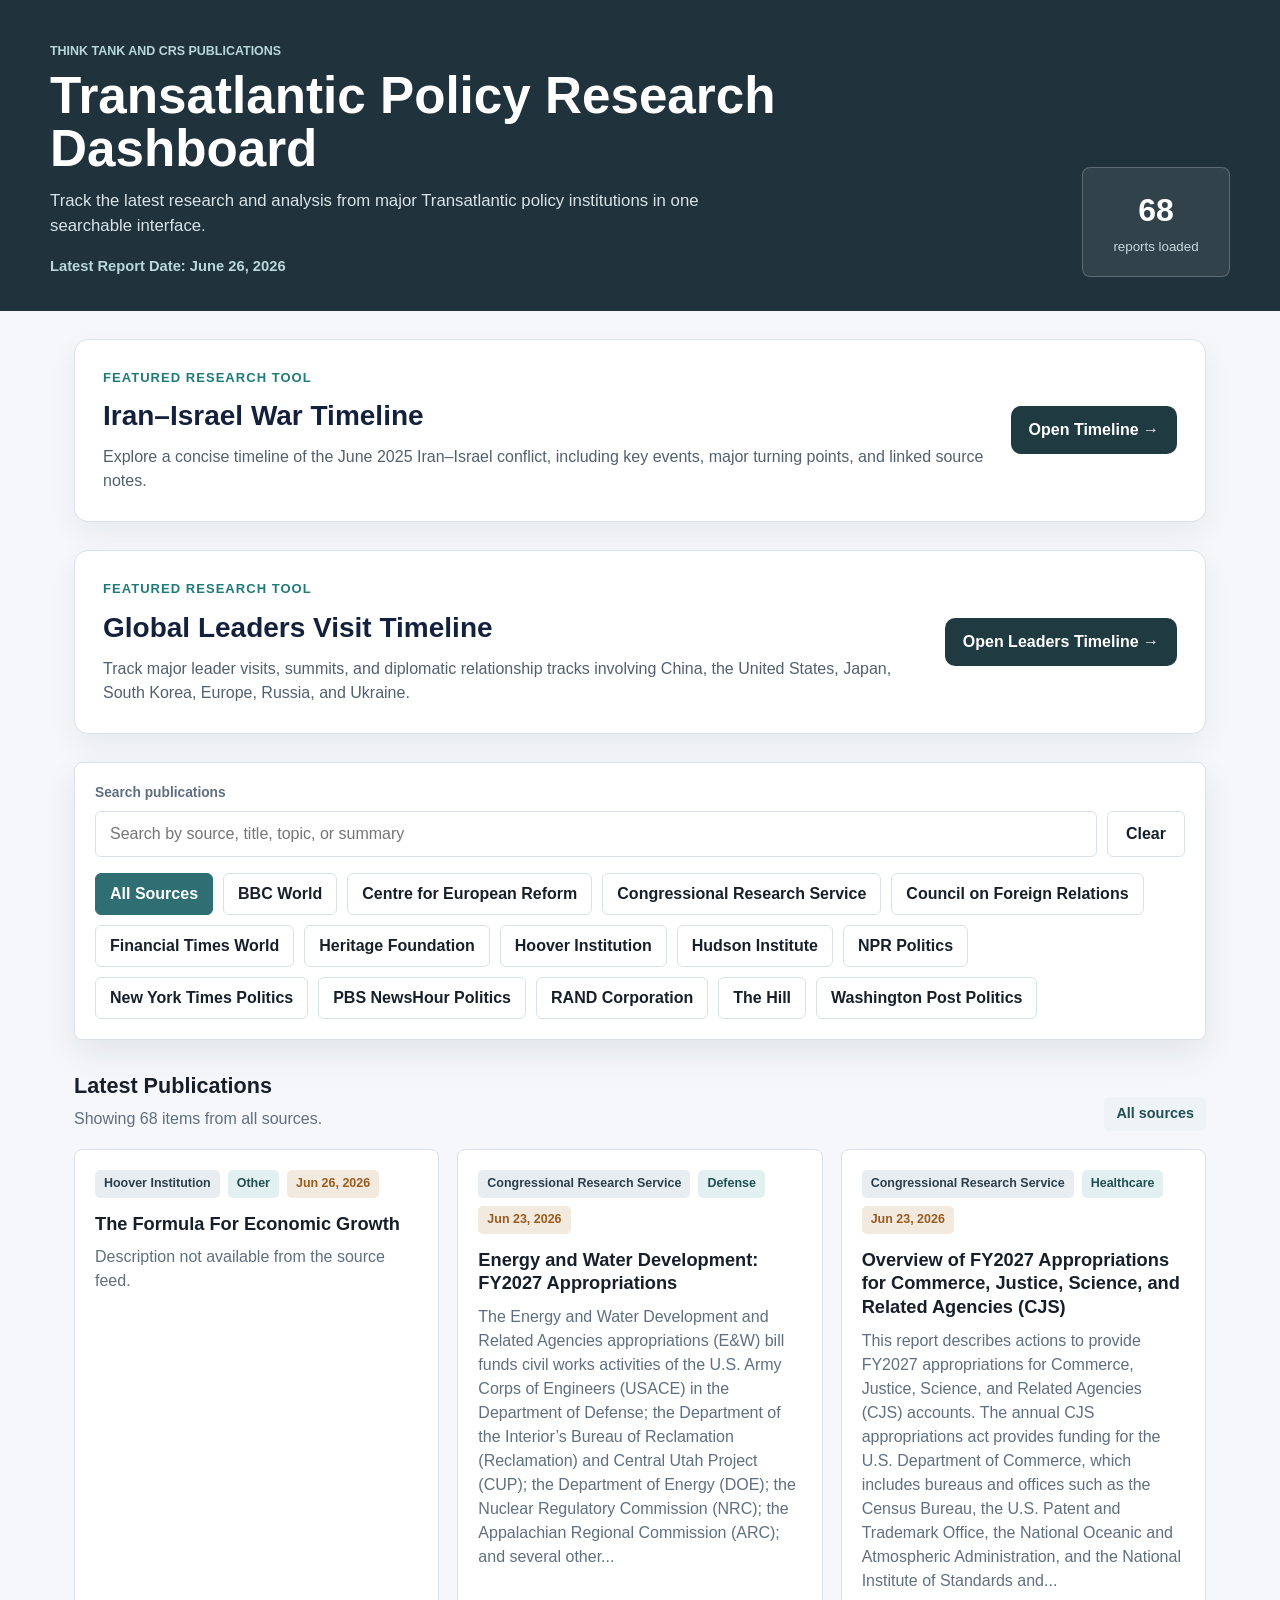
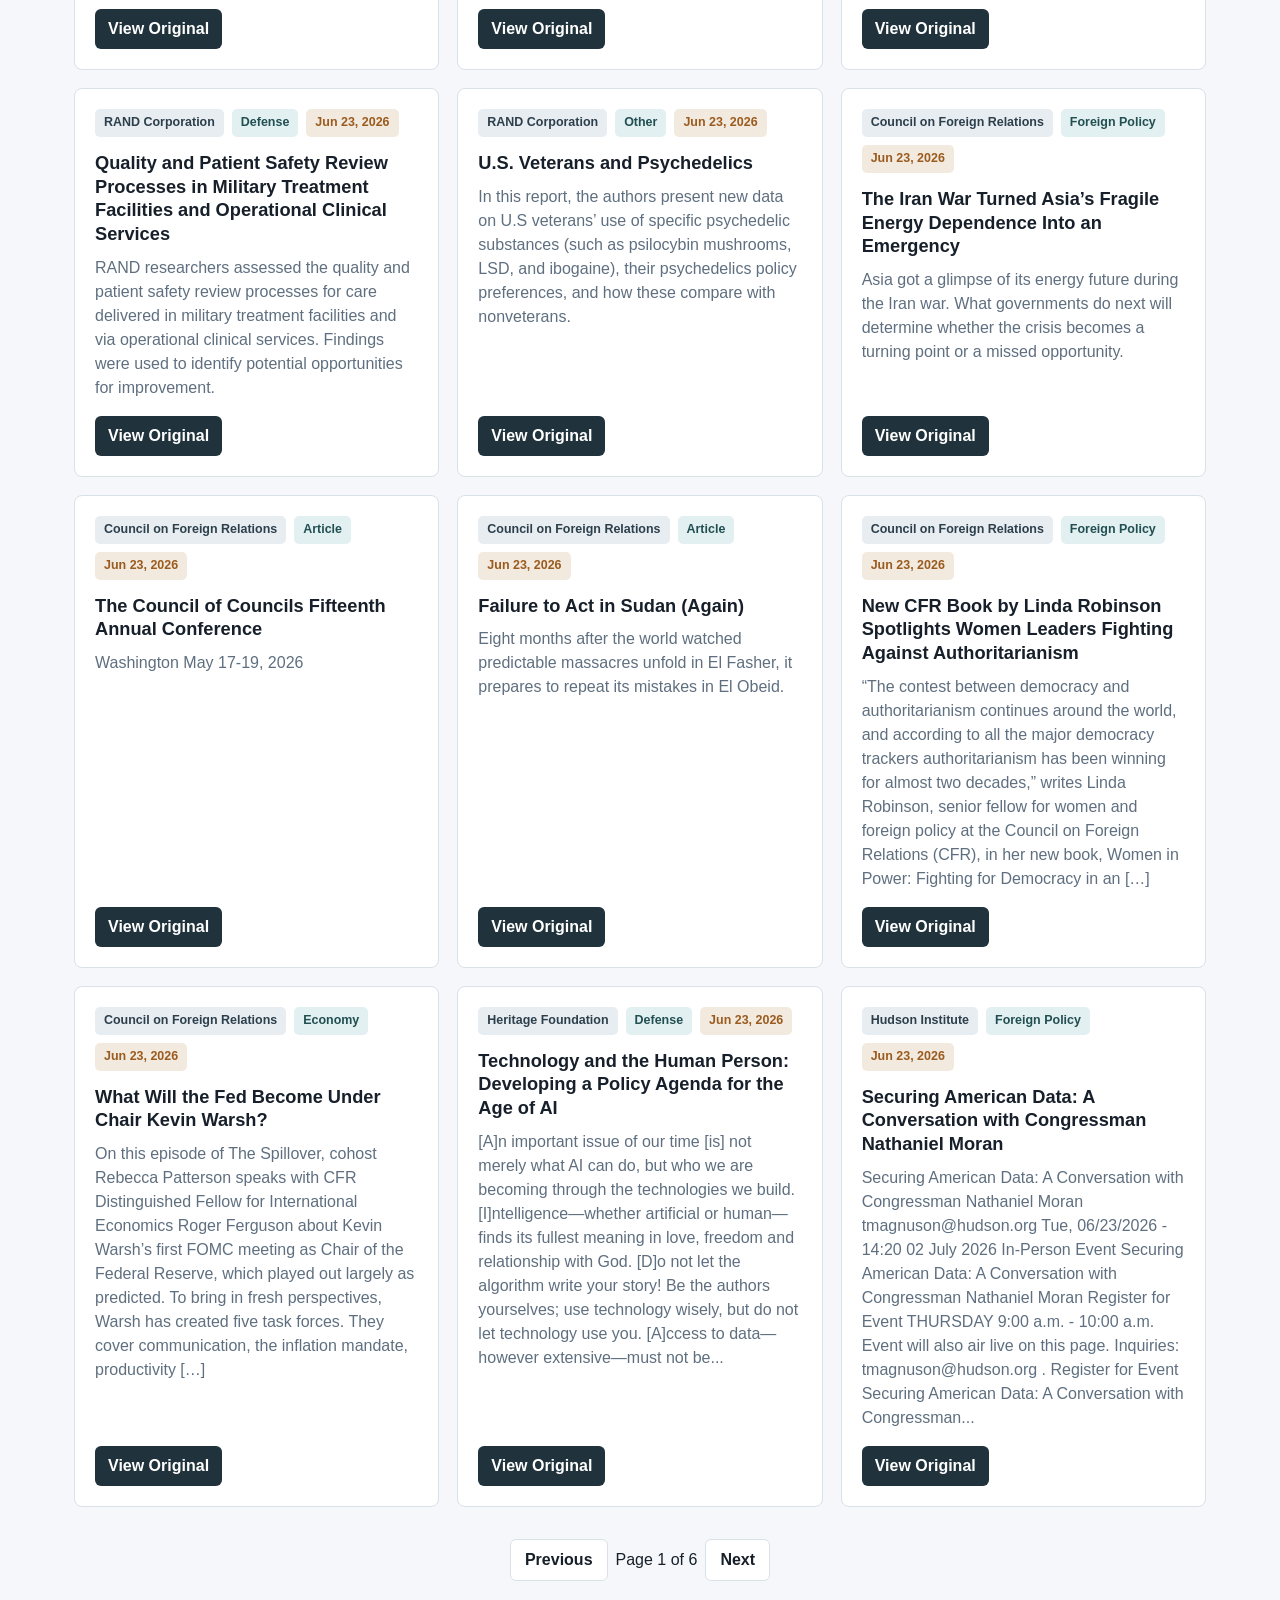
==== commit 490151a3: "Remove duplicate timeline shortcut from dashboard" ====
--- a/index.html
+++ b/index.html
@@ -16,9 +16,6 @@
                     Track the latest research and analysis from major Transatlantic policy institutions in one searchable interface.
                 </p>
                 <div class="header-links">
-                    <a href="timeline.html" class="timeline-link">
-                      Iran–Israel War Timeline →
-                    </a>
                   </div>
                 <p id="lastUpdated" class="last-updated">Last Updated: Loading</p>
             </div>
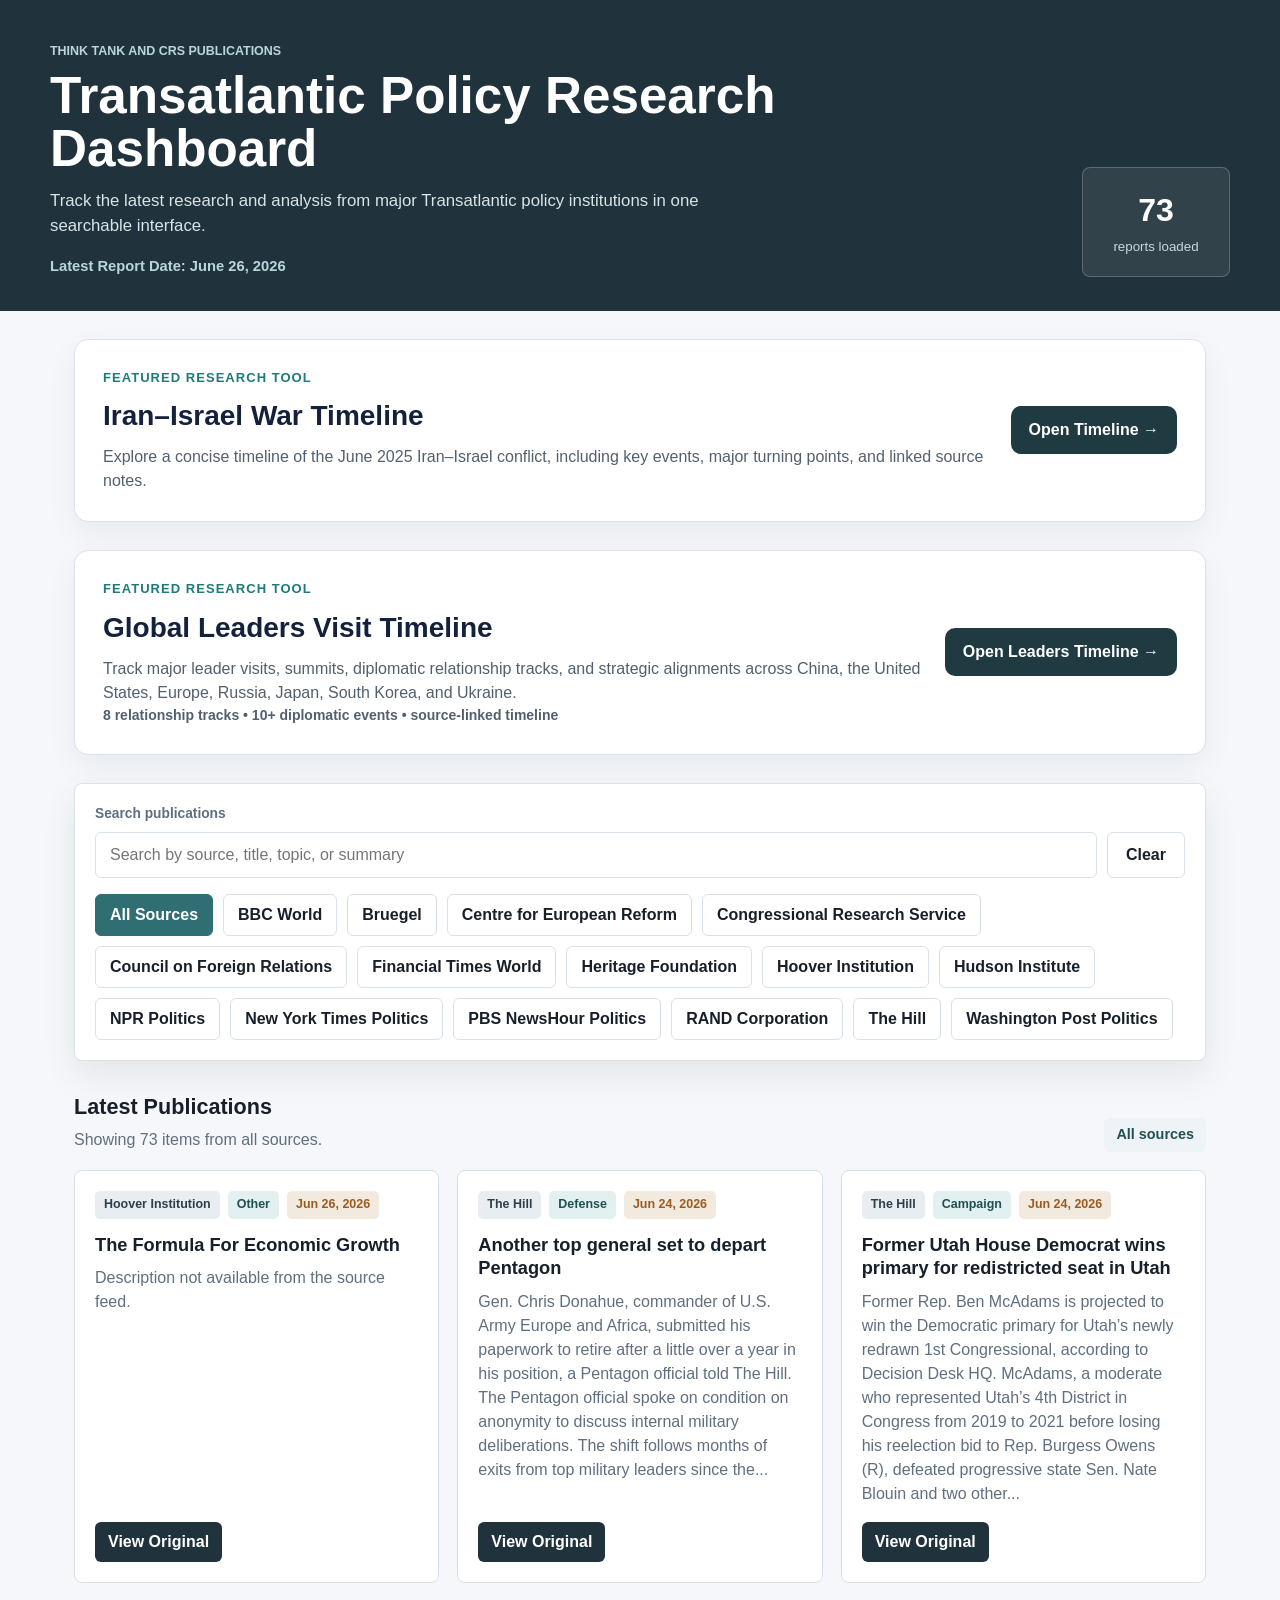
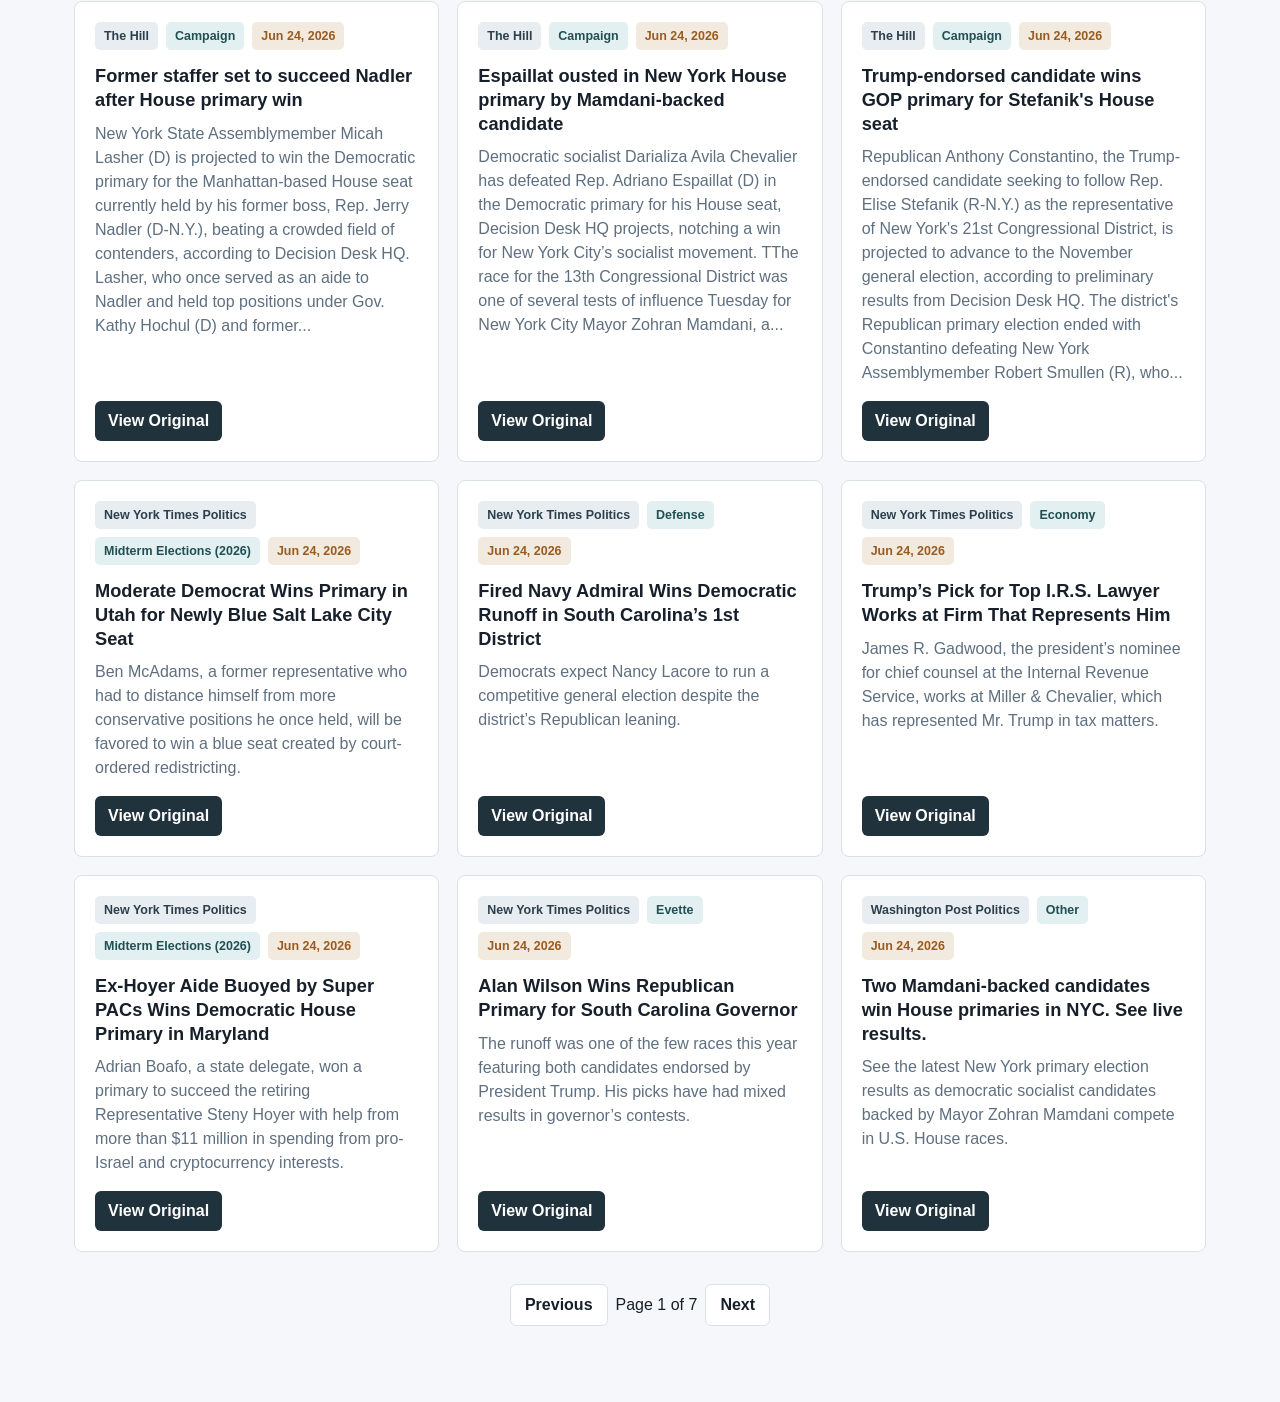
==== commit 98bfe808: "Enhance leaders timeline homepage card" ====
--- a/index.html
+++ b/index.html
@@ -46,8 +46,11 @@
               <p class="eyebrow">Featured Research Tool</p>
               <h2>Global Leaders Visit Timeline</h2>
               <p>
-                Track major leader visits, summits, and diplomatic relationship tracks involving China, the United States, Japan, South Korea, Europe, Russia, and Ukraine.
+              Track major leader visits, summits, diplomatic relationship tracks, and strategic alignments across China, the United States, Europe, Russia, Japan, South Korea, and Ukraine.
               </p>
+              <p class="featured-meta">
+                8 relationship tracks • 10+ diplomatic events • source-linked timeline
+                </p>
             </div>
           
             <a href="leaders-timeline.html" class="featured-link">
--- a/styles.css
+++ b/styles.css
@@ -403,6 +403,13 @@
     margin: 0;
     color: #52606d;
   }
+
+  .featured-meta {
+    margin-top: 10px;
+    font-size: 14px;
+    font-weight: 600;
+    color: #1f7a7a;
+  }
   
   .featured-tool .eyebrow {
     margin-bottom: 8px;
